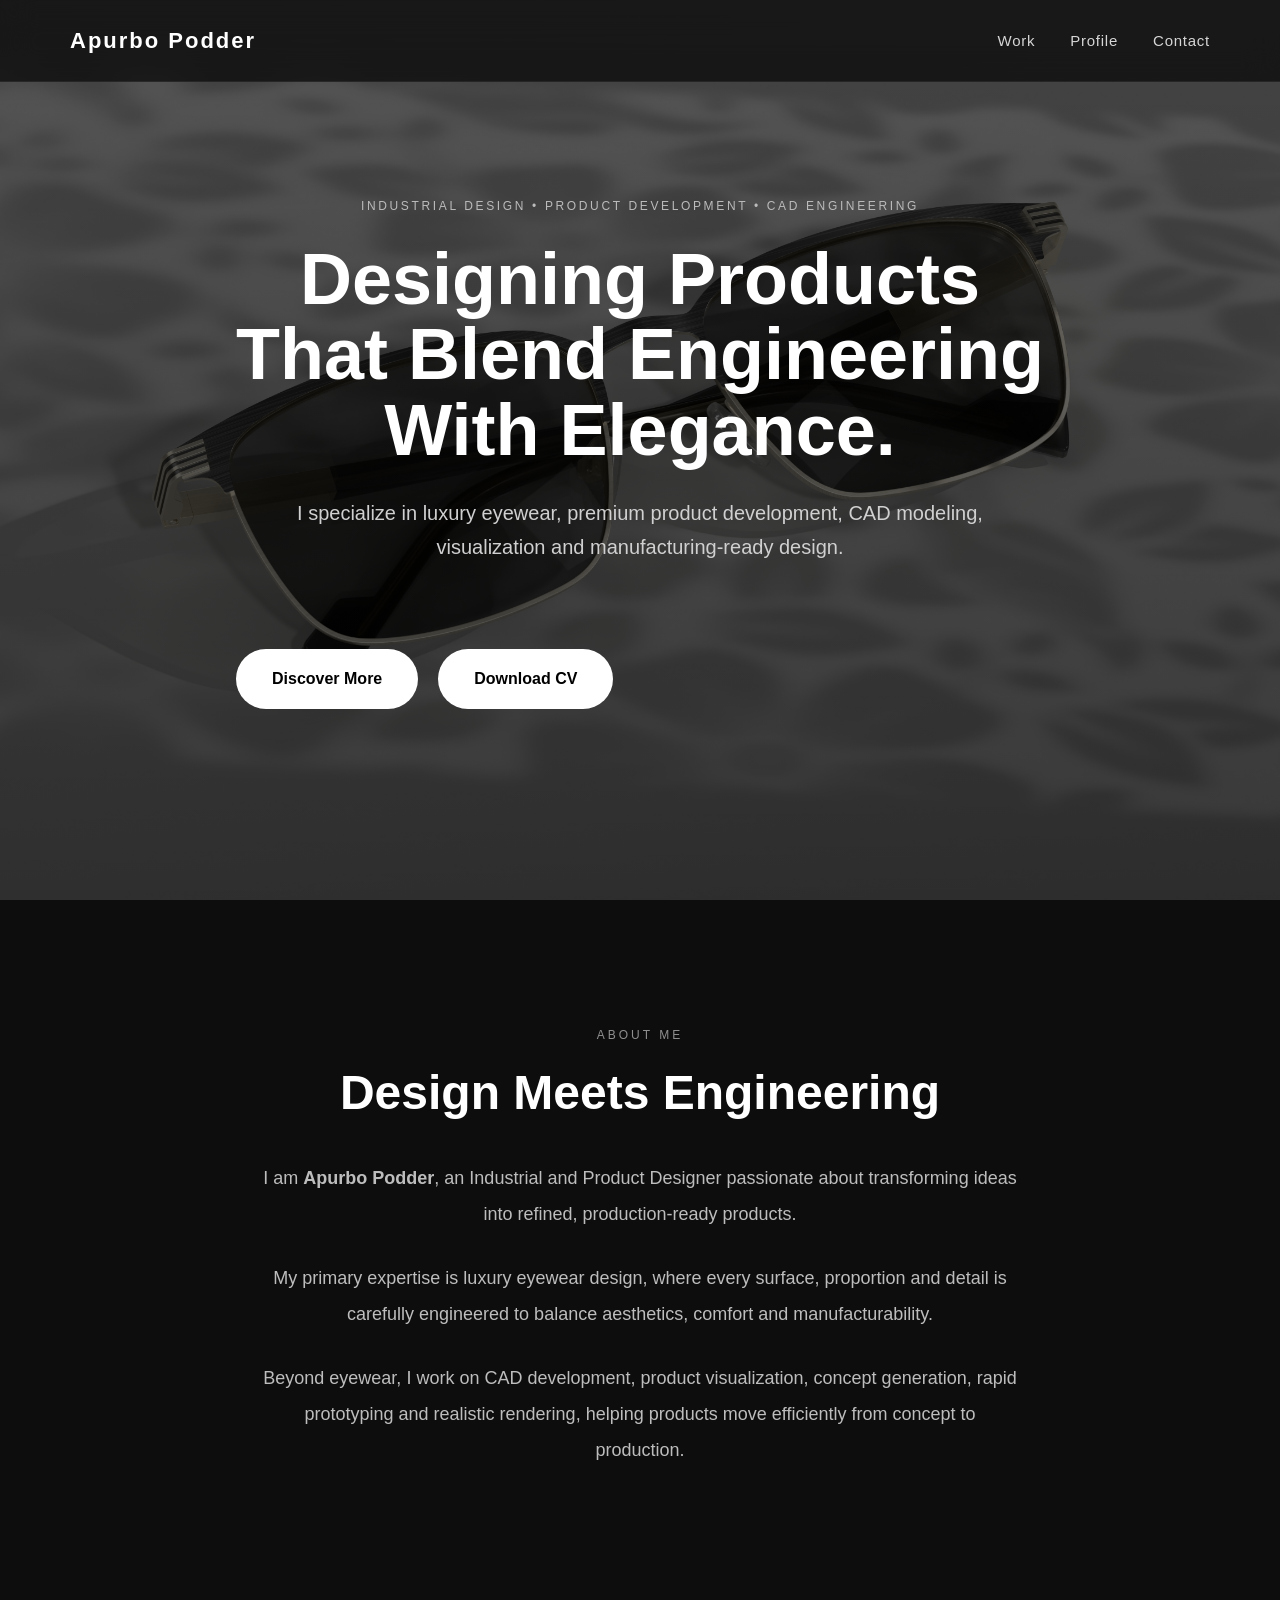
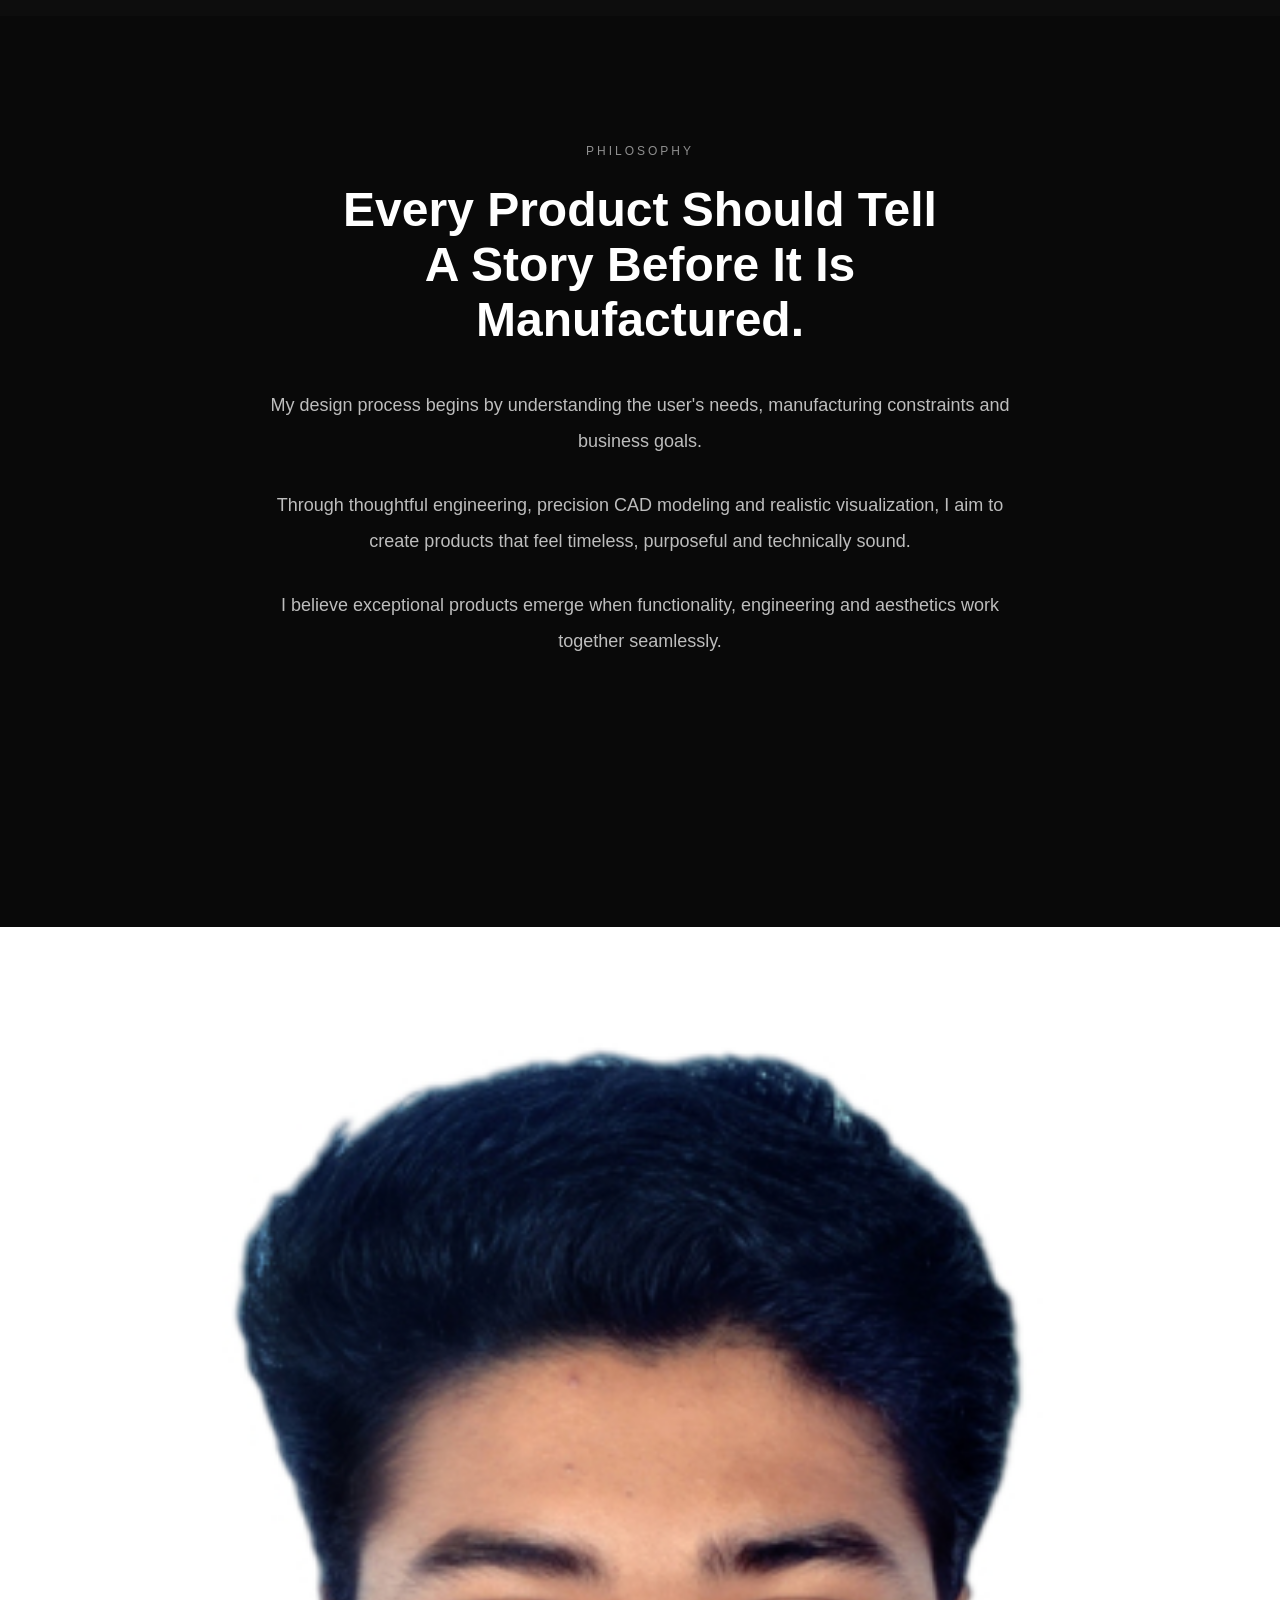
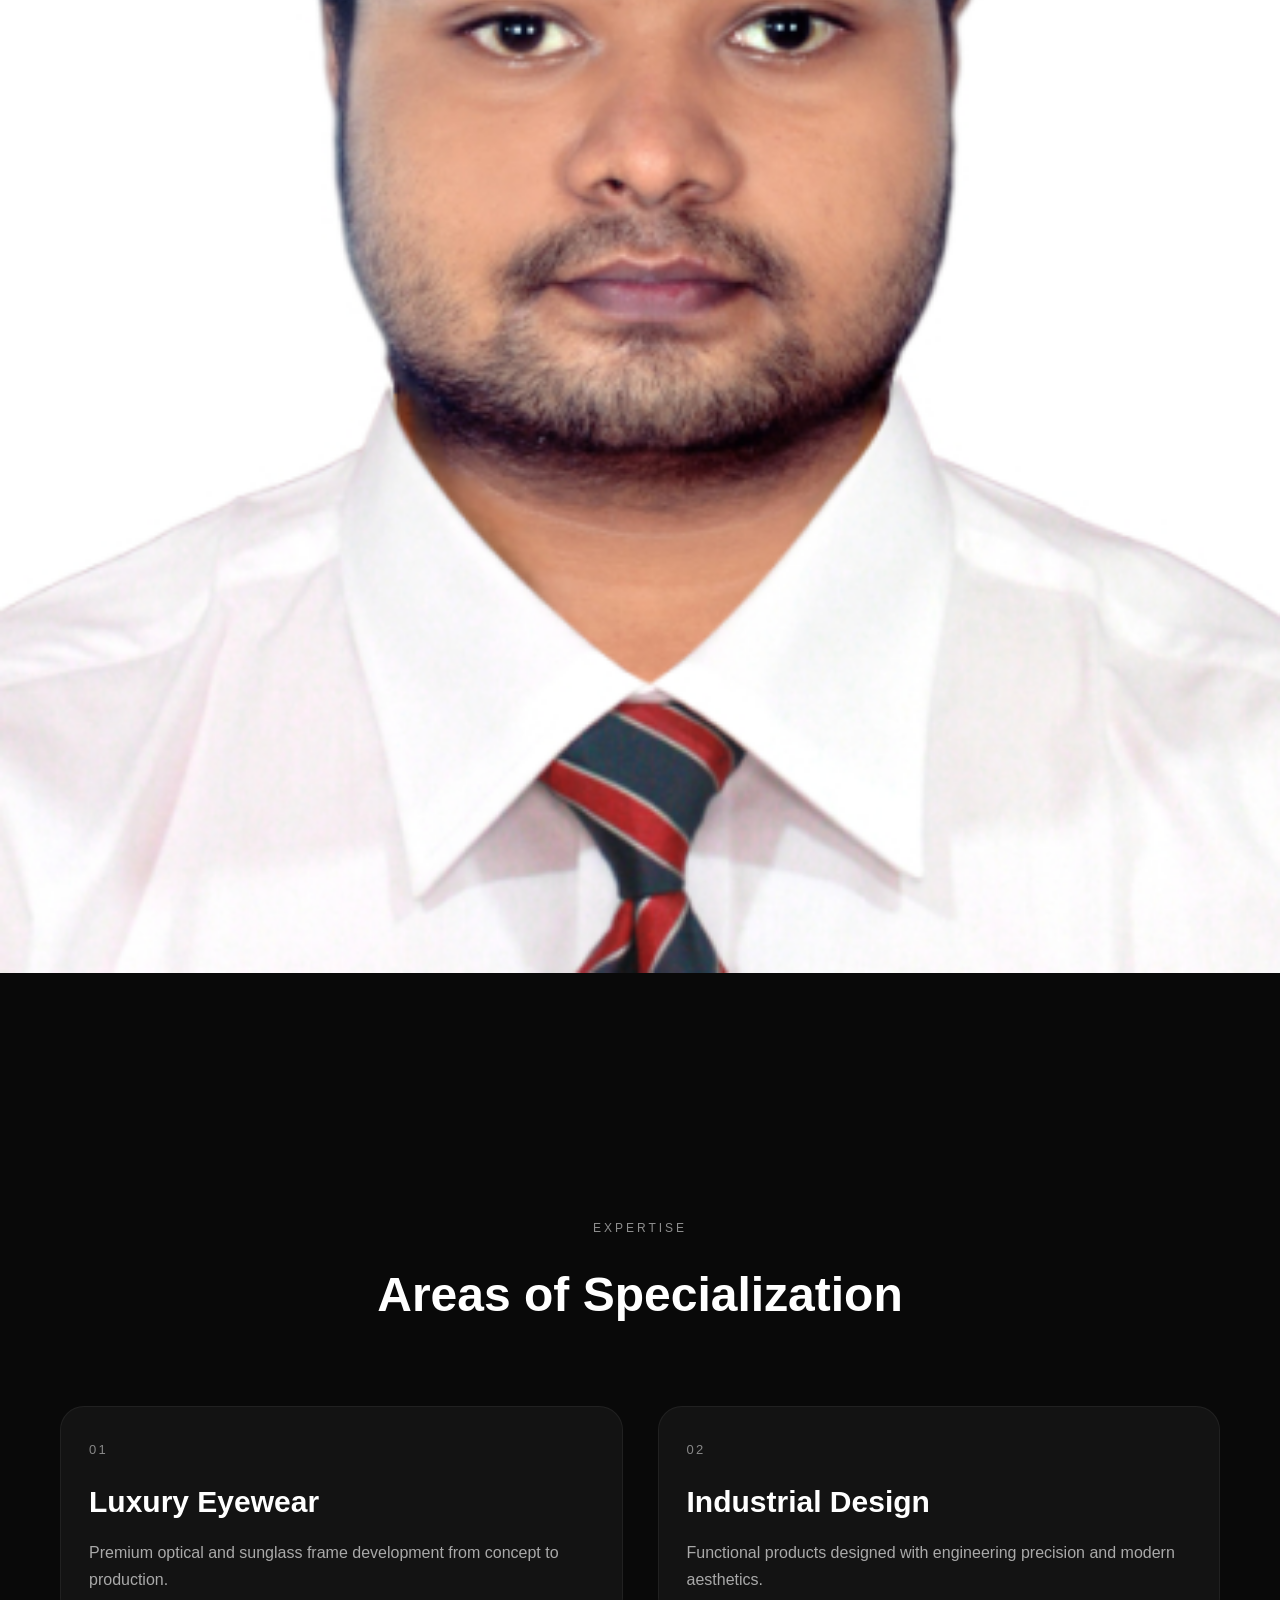
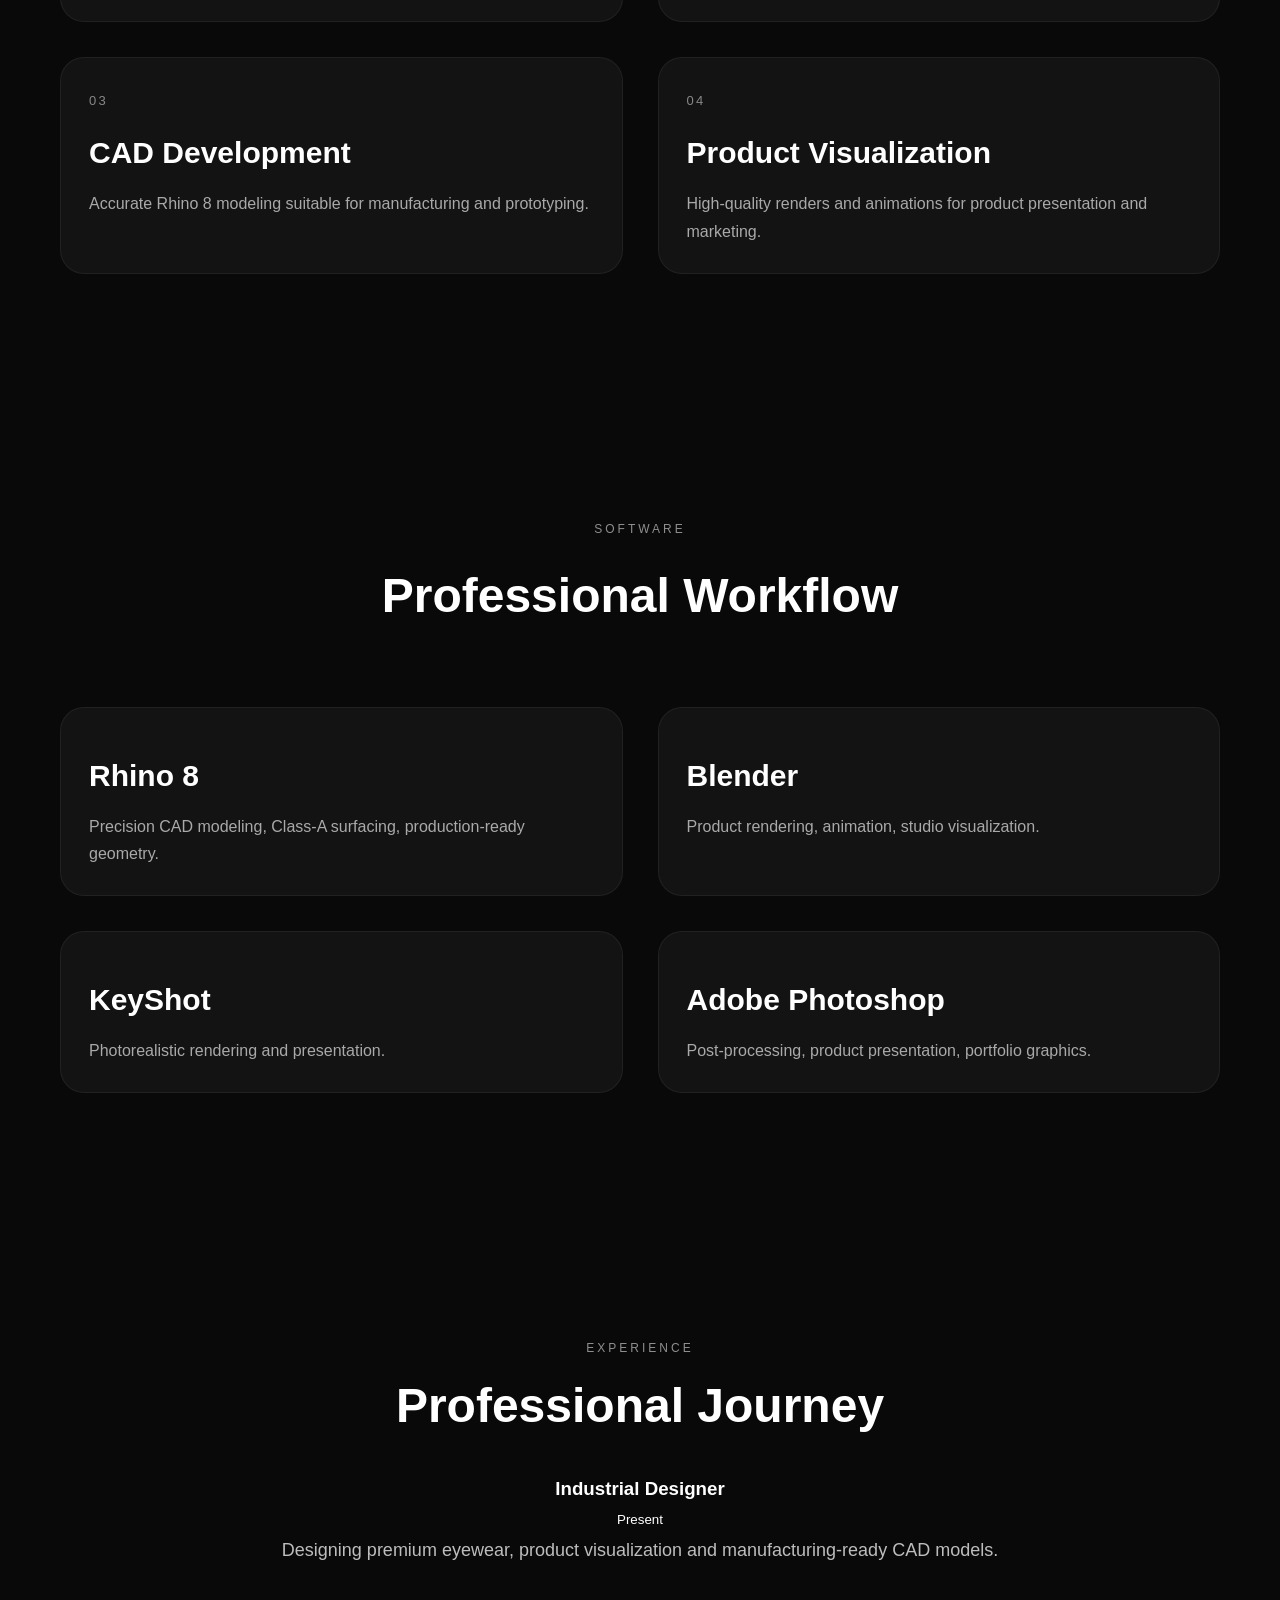
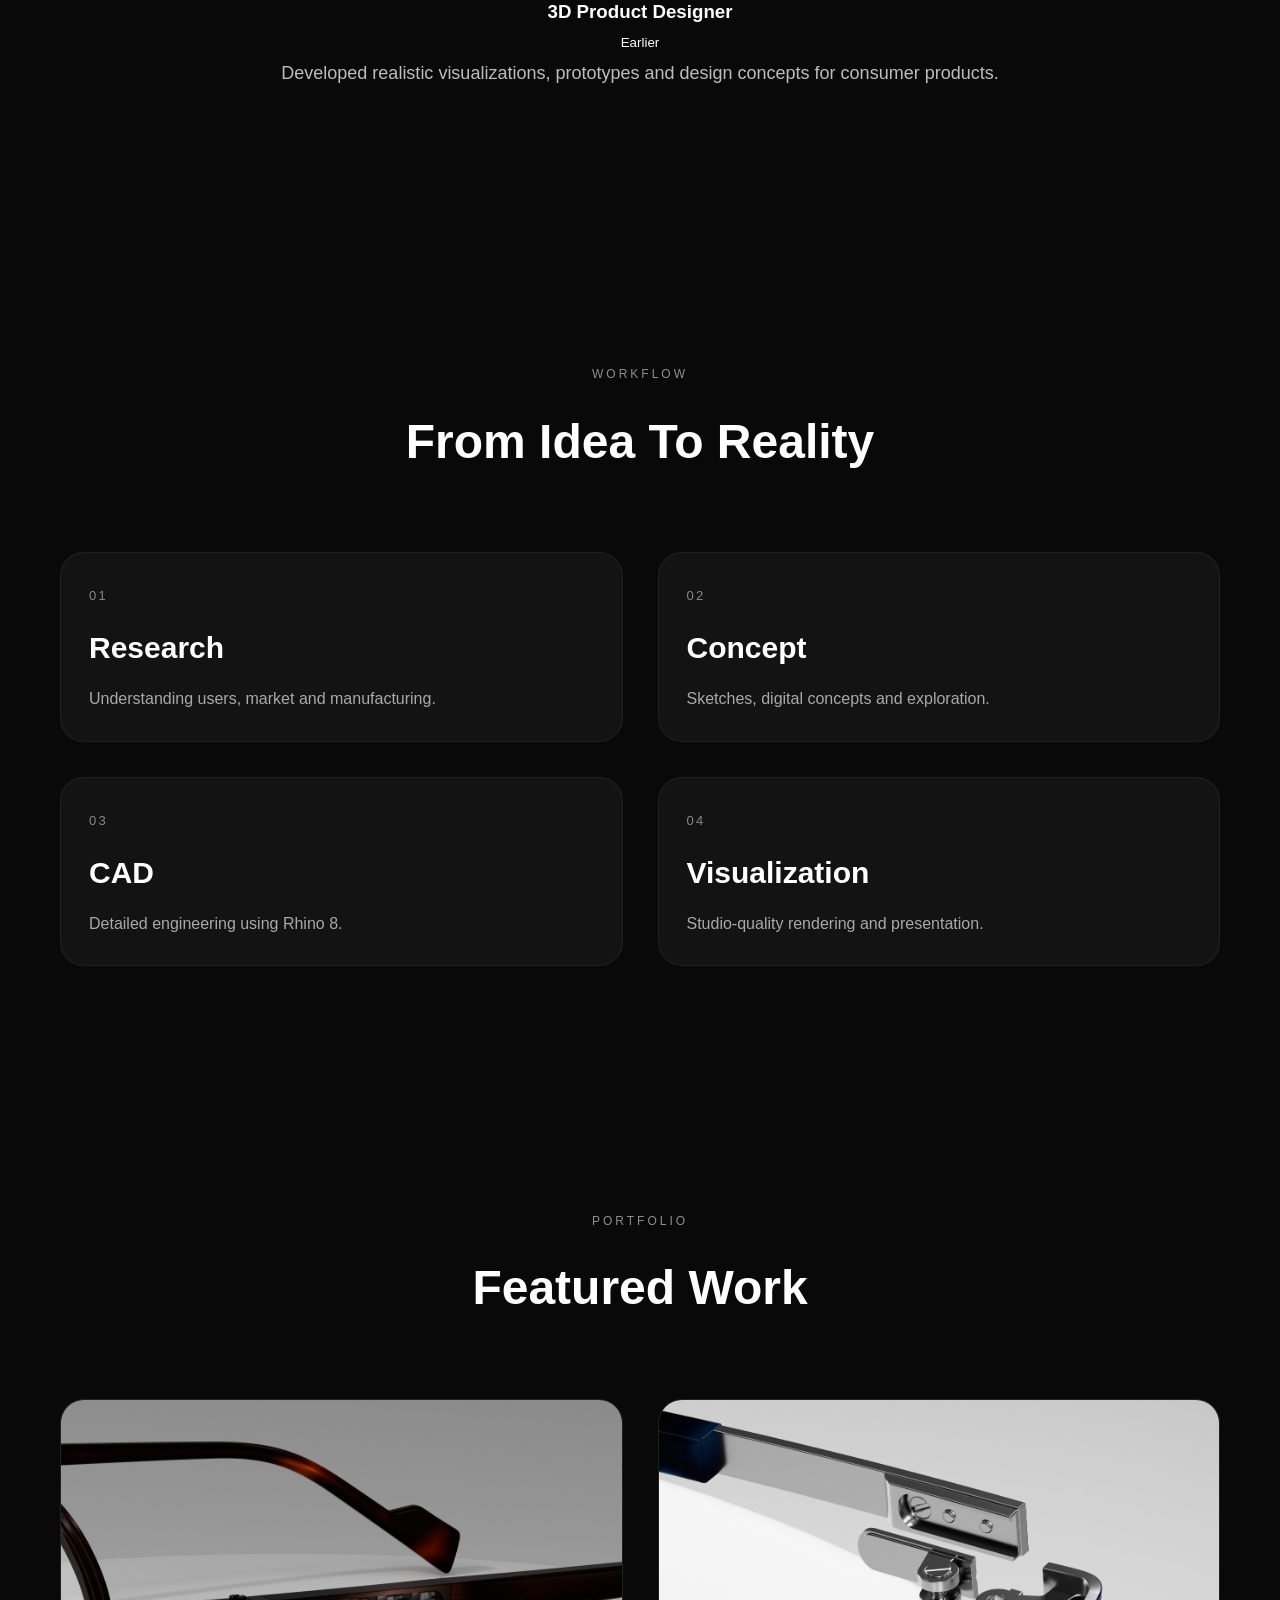
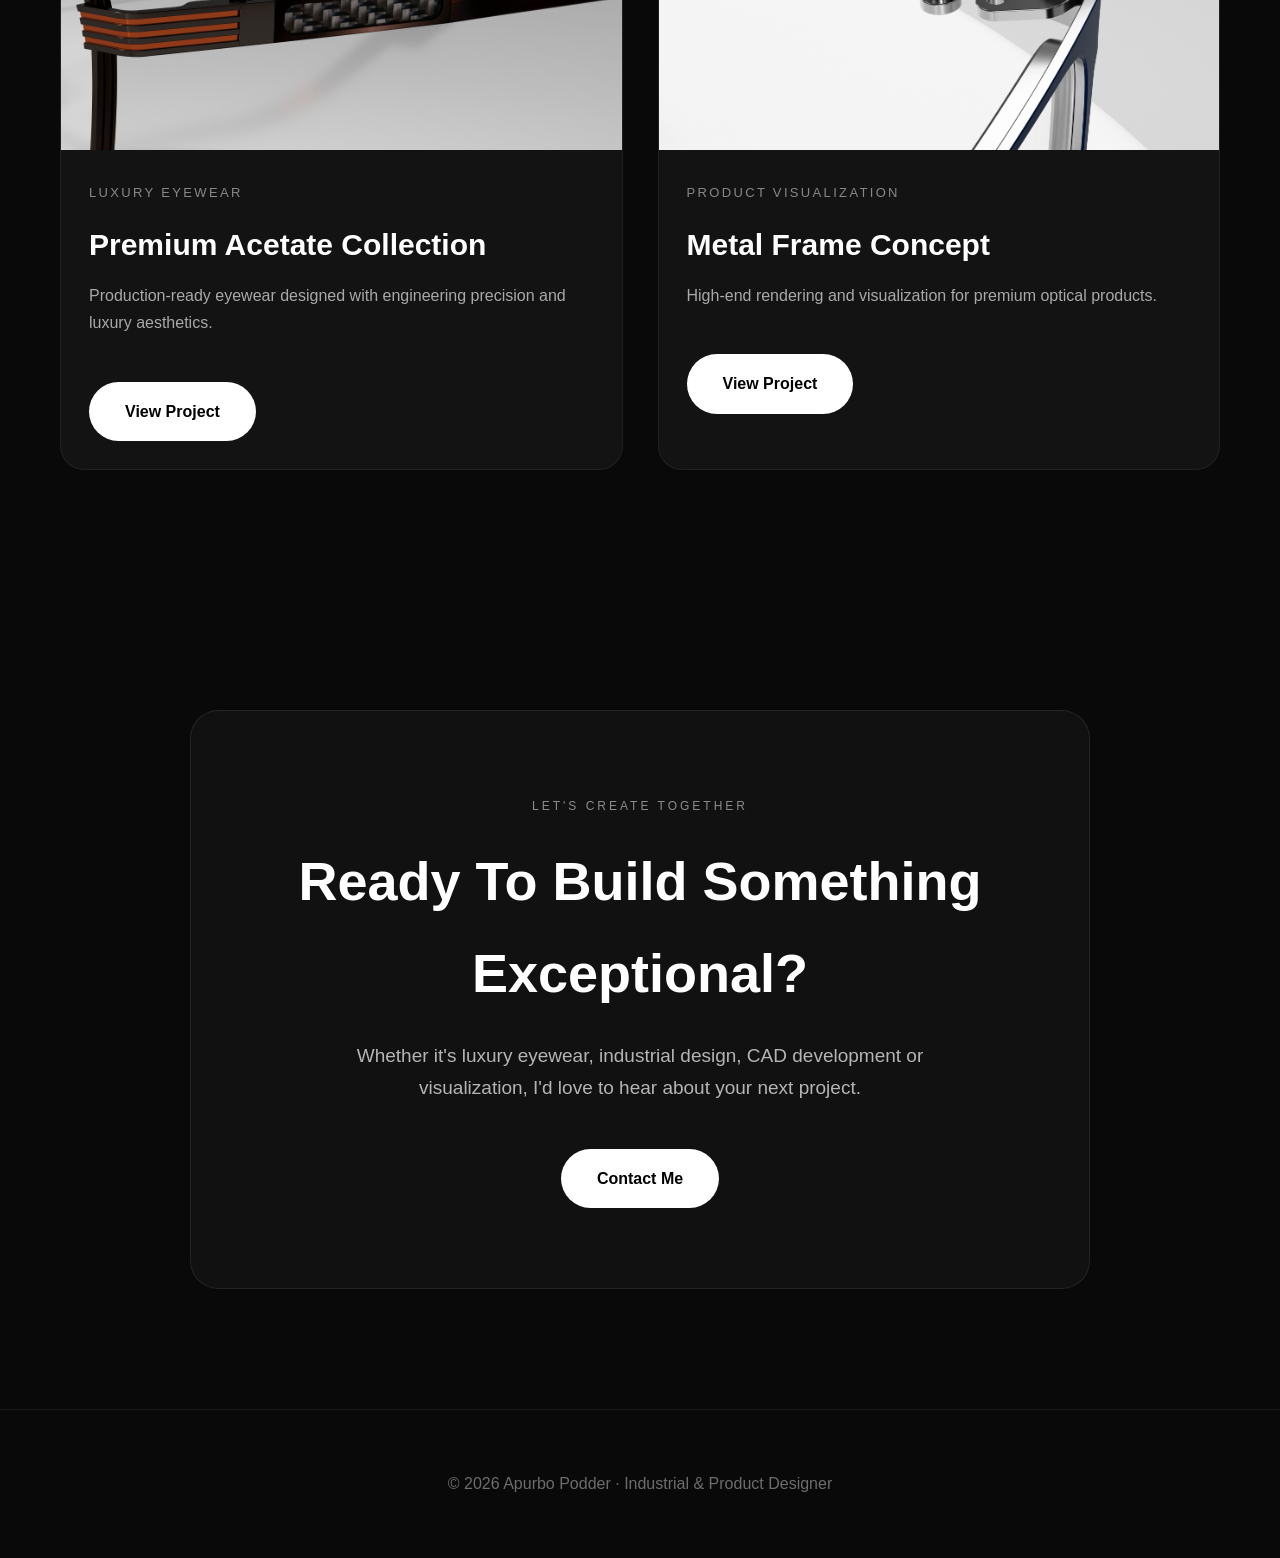
==== profile.html @ cc7c90a8 "added profile now new profile page is available." ====
<!DOCTYPE html>
<html lang="en">

<head>

    <meta charset="UTF-8">
    <meta name="viewport" content="width=device-width, initial-scale=1.0">

    <title>About | Apurbo Podder</title>

    <meta name="description"
        content="Apurbo Podder - Industrial Designer specializing in Eyewear Design, Product Visualization and CAD Modeling.">

    <link rel="stylesheet" href="css/style.css">

</head>

<body>

    <!-- ================= HEADER ================= -->

    <header>

        <div class="logo">
            <a href="index.html" style="text-decoration:none;color:inherit;">
                <h1>Apurbo Podder</h1>
            </a>
        </div>

        <nav>

            <a href="index.html#work">Work</a>

            <a href="profile.html">Profile</a>

            <a href="index.html#contact">Contact</a>

        </nav>

    </header>


    <!-- ================= HERO ================= -->

    <section class="hero profile-hero">

        <div class="overlay"></div>

        <div class="hero-content">

            <span class="hero-tag">

                INDUSTRIAL DESIGN • PRODUCT DEVELOPMENT • CAD ENGINEERING

            </span>

            <h2>

                Designing Products<br>

                That Blend Engineering<br>

                With Elegance.

            </h2>

            <p>

                I specialize in luxury eyewear, premium product development,
                CAD modeling, visualization and manufacturing-ready design.

            </p>

            <div style="margin-top:40px;display:flex;gap:20px;flex-wrap:wrap;">

                <a href="#about" class="btn">

                    Discover More

                </a>

                <a href="assets/files/Apurbo_Podder_CV.pdf" class="btn">

                    Download CV

                </a>

            </div>

        </div>

    </section>


    <!-- ================= ABOUT ================= -->

    <section id="about">

        <div class="about-container">

            <span>

                About Me

            </span>

            <h2>

                Design Meets Engineering

            </h2>

            <p>

                I am <strong>Apurbo Podder</strong>, an Industrial and Product
                Designer passionate about transforming ideas into refined,
                production-ready products.

            </p>

            <p>

                My primary expertise is luxury eyewear design, where every
                surface, proportion and detail is carefully engineered to
                balance aesthetics, comfort and manufacturability.

            </p>

            <p>

                Beyond eyewear, I work on CAD development,
                product visualization, concept generation,
                rapid prototyping and realistic rendering,
                helping products move efficiently from concept
                to production.

            </p>

        </div>

    </section>


    <!-- ================= DESIGN PHILOSOPHY ================= -->

    <section class="design-philosophy">

        <div class="about-container">

            <span>

                Philosophy

            </span>

            <h2>

                Every Product Should Tell<br>

                A Story Before It Is Manufactured.

            </h2>

            <p>

                My design process begins by understanding the user's needs,
                manufacturing constraints and business goals.

            </p>

            <p>

                Through thoughtful engineering, precision CAD modeling and
                realistic visualization, I aim to create products that feel
                timeless, purposeful and technically sound.

            </p>

            <p>

                I believe exceptional products emerge when functionality,
                engineering and aesthetics work together seamlessly.

            </p>

        </div>

    </section>

       <!-- ================= PROFILE IMAGE ================= -->

    <section class="profile-showcase">

        <div class="profile-image-container">

            <img src="assets/images/profile/profile.jpg"
                 alt="Apurbo Podder"
                 class="profile-image">

        </div>

    </section>



    <!-- ================= EXPERTISE ================= -->

    <section class="expertise">

        <div class="section-title">

            <span>Expertise</span>

            <h2>Areas of Specialization</h2>

        </div>

        <div class="grid">

            <article class="card">

                <div class="card-content">

                    <span>01</span>

                    <h3>Luxury Eyewear</h3>

                    <p>

                        Premium optical and sunglass frame
                        development from concept to production.

                    </p>

                </div>

            </article>

            <article class="card">

                <div class="card-content">

                    <span>02</span>

                    <h3>Industrial Design</h3>

                    <p>

                        Functional products designed with
                        engineering precision and modern aesthetics.

                    </p>

                </div>

            </article>

            <article class="card">

                <div class="card-content">

                    <span>03</span>

                    <h3>CAD Development</h3>

                    <p>

                        Accurate Rhino 8 modeling suitable
                        for manufacturing and prototyping.

                    </p>

                </div>

            </article>

            <article class="card">

                <div class="card-content">

                    <span>04</span>

                    <h3>Product Visualization</h3>

                    <p>

                        High-quality renders and animations
                        for product presentation and marketing.

                    </p>

                </div>

            </article>

        </div>

    </section>



    <!-- ================= SOFTWARE ================= -->

    <section class="software">

        <div class="section-title">

            <span>Software</span>

            <h2>Professional Workflow</h2>

        </div>

        <div class="grid">

            <article class="card">

                <div class="card-content">

                    <h3>Rhino 8</h3>

                    <p>

                        Precision CAD modeling,
                        Class-A surfacing,
                        production-ready geometry.

                    </p>

                </div>

            </article>

            <article class="card">

                <div class="card-content">

                    <h3>Blender</h3>

                    <p>

                        Product rendering,
                        animation,
                        studio visualization.

                    </p>

                </div>

            </article>

            <article class="card">

                <div class="card-content">

                    <h3>KeyShot</h3>

                    <p>

                        Photorealistic rendering
                        and presentation.

                    </p>

                </div>

            </article>

            <article class="card">

                <div class="card-content">

                    <h3>Adobe Photoshop</h3>

                    <p>

                        Post-processing,
                        product presentation,
                        portfolio graphics.

                    </p>

                </div>

            </article>

        </div>

    </section>



    <!-- ================= EXPERIENCE ================= -->

    <section class="experience">

        <div class="about-container">

            <span>

                Experience

            </span>

            <h2>

                Professional Journey

            </h2>

            <div class="timeline">

                <div class="timeline-item">

                    <h3>Industrial Designer</h3>

                    <small>Present</small>

                    <p>

                        Designing premium eyewear,
                        product visualization and
                        manufacturing-ready CAD models.

                    </p>

                </div>

                <div class="timeline-item">

                    <h3>3D Product Designer</h3>

                    <small>Earlier</small>

                    <p>

                        Developed realistic visualizations,
                        prototypes and design concepts
                        for consumer products.

                    </p>

                </div>

            </div>

        </div>

    </section>



    <!-- ================= DESIGN PROCESS ================= -->

    <section class="design-process">

        <div class="section-title">

            <span>Workflow</span>

            <h2>From Idea To Reality</h2>

        </div>

        <div class="grid">

            <article class="card">

                <div class="card-content">

                    <span>01</span>

                    <h3>Research</h3>

                    <p>

                        Understanding users,
                        market and manufacturing.

                    </p>

                </div>

            </article>

            <article class="card">

                <div class="card-content">

                    <span>02</span>

                    <h3>Concept</h3>

                    <p>

                        Sketches,
                        digital concepts
                        and exploration.

                    </p>

                </div>

            </article>

            <article class="card">

                <div class="card-content">

                    <span>03</span>

                    <h3>CAD</h3>

                    <p>

                        Detailed engineering
                        using Rhino 8.

                    </p>

                </div>

            </article>

            <article class="card">

                <div class="card-content">

                    <span>04</span>

                    <h3>Visualization</h3>

                    <p>

                        Studio-quality rendering
                        and presentation.

                    </p>

                </div>

            </article>

        </div>

    </section>



        <!-- ================= FEATURED PROJECTS ================= -->

    <section class="featured-projects">

        <div class="section-title">

            <span>Portfolio</span>

            <h2>Featured Work</h2>

        </div>

        <div class="grid">

            <article class="card">

                <img src="assets/images/4.jpg" alt="Luxury Eyewear">

                <div class="card-content">

                    <span>Luxury Eyewear</span>

                    <h3>Premium Acetate Collection</h3>

                    <p>

                        Production-ready eyewear designed with
                        engineering precision and luxury aesthetics.

                    </p>

                    <a href="index.html#work" class="btn">

                        View Project

                    </a>

                </div>

            </article>

            <article class="card">

                <img src="assets/images/BG2.jpg" alt="Metal Frame">

                <div class="card-content">

                    <span>Product Visualization</span>

                    <h3>Metal Frame Concept</h3>

                    <p>

                        High-end rendering and visualization
                        for premium optical products.

                    </p>

                    <a href="index.html#work" class="btn">

                        View Project

                    </a>

                </div>

            </article>

        </div>

    </section>



    <!-- ================= CONTACT ================= -->

    <section id="contact">

        <div class="contact-box">

            <span>

                Let's Create Together

            </span>

            <h2>

                Ready To Build Something Exceptional?

            </h2>

            <p>

                Whether it's luxury eyewear,
                industrial design,
                CAD development or visualization,
                I'd love to hear about your next project.

            </p>

            <a href="mailto:apurbo.podder26@gmail.com"
               class="btn">

                Contact Me

            </a>

        </div>

    </section>



    <!-- ================= FOOTER ================= -->

    <footer>

        © 2026 Apurbo Podder · Industrial & Product Designer

    </footer>



    <!-- ================= SCROLL ANIMATION ================= -->

    <script>

    const observer = new IntersectionObserver((entries)=>{

        entries.forEach(entry=>{

            if(entry.isIntersecting){

                entry.target.classList.add("show");

            }

        });

    },{

        threshold:0.15

    });

    document.querySelectorAll("section").forEach(section=>{

        observer.observe(section);

    });

    </script>

</body>

</html>
---- css/style.css ----
/*==================================================
  APURBO PODDER PORTFOLIO
  Premium Portfolio v2
==================================================*/

*{
    margin:0;
    padding:0;
    box-sizing:border-box;
}

html{
    scroll-behavior:smooth;
}

body{

    font-family:
        Inter,
        "SF Pro Display",
        Arial,
        sans-serif;

    background:#090909;
    color:#ffffff;

    overflow-x:hidden;
    line-height:1.7;
}

/* Scrollbar */

::-webkit-scrollbar{
    width:10px;
}

::-webkit-scrollbar-track{
    background:#111;
}

::-webkit-scrollbar-thumb{

    background:#444;
    border-radius:100px;

}

::-webkit-scrollbar-thumb:hover{

    background:#666;

}

/* Links */

a{

    color:inherit;
    text-decoration:none;

}

/* Images */

img{

    display:block;
    width:100%;

}

/*==================================================
HEADER
==================================================*/

header{

    position:fixed;

    top:0;
    left:0;

    width:100%;

    display:flex;

    justify-content:space-between;

    align-items:center;

    padding:22px 70px;

    background:rgba(10,10,10,.75);

    backdrop-filter:blur(16px);

    z-index:999;

    border-bottom:1px solid rgba(255,255,255,.06);

}

.logo h1{

    font-size:22px;

    letter-spacing:2px;

    font-weight:600;

}

nav{

    display:flex;
    gap:35px;

}

nav a{

    color:#d6d6d6;

    transition:.35s;

    font-size:15px;

    letter-spacing:.05em;

}

nav a:hover{

    color:white;

}

/*==================================================
HERO
==================================================*/

.hero{

    position:relative;

    height:100vh;

    background:url("../assets/images/background.jpg")
        center center/cover no-repeat;

    display:flex;

    justify-content:center;

    align-items:center;

    overflow:hidden;

}

.overlay{

    position:absolute;

    inset:0;

    background:

        linear-gradient(
            rgba(0,0,0,.55),
            rgba(0,0,0,.72)
        );

}

.hero-content{

    position:relative;

    z-index:10;

    max-width:900px;

    text-align:center;

    padding:40px;

}

.hero-tag{

    display:inline-block;

    color:#bbbbbb;

    letter-spacing:.22em;

    text-transform:uppercase;

    font-size:12px;

    margin-bottom:25px;

}

.hero h2{

    font-size:72px;

    line-height:1.05;

    margin-bottom:28px;

    font-weight:700;

}

.hero p{

    color:#d0d0d0;

    font-size:20px;

    max-width:760px;

    margin:auto;

}

/*==================================================
BUTTON
==================================================*/

.btn{

    display:inline-flex;

    justify-content:center;

    align-items:center;

    margin-top:45px;

    padding:16px 36px;

    border-radius:999px;

    background:white;

    color:black;

    font-weight:600;

    transition:.35s;

}

.btn:hover{

    transform:translateY(-3px);

    background:#ececec;

}

/*==================================================
SECTION
==================================================*/

section{

    padding:120px 0;

}

.section-title{

    text-align:center;

    margin-bottom:70px;

}

.section-title span{

    color:#8e8e8e;

    text-transform:uppercase;

    letter-spacing:.25em;

    font-size:12px;

}

.section-title h2{

    margin-top:14px;

    font-size:48px;

}

/*==================================================
GRID
==================================================*/

.grid{

    max-width:1450px;

    margin:auto;

    padding:0 60px;

    display:grid;

    grid-template-columns:

        repeat(2,1fr);

    gap:35px;

}

/*==================================================
CARD
==================================================*/

.card{

    background:#131313;

    border-radius:24px;

    overflow:hidden;

    cursor:pointer;

    transition:.45s;

    border:1px solid rgba(255,255,255,.06);

}

.card:hover{

    transform:translateY(-12px);

    box-shadow:

        0 20px 50px rgba(0,0,0,.45);

}

.card img{

    aspect-ratio:16/10;

    object-fit:cover;

    transition:.55s;

}

.card:hover img{

    transform:scale(1.05);

}

.card-content{

    padding:28px;

}

.card-content span{

    color:#888;

    font-size:13px;

    letter-spacing:.18em;

    text-transform:uppercase;

}

.card-content h3{

    margin-top:14px;

    font-size:30px;

}

.card-content p{

    color:#a9a9a9;

    margin-top:12px;

}
/*==================================================
ABOUT
==================================================*/

#about{

    background:#0d0d0d;

}

.about-container{

    width:min(760px,90%);
    margin:auto;
    text-align:center;

}

.about-container span{

    color:#8f8f8f;
    text-transform:uppercase;
    letter-spacing:.25em;
    font-size:12px;

}

.about-container h2{

    margin:18px 0 40px;
    font-size:48px;
    line-height:1.15;

}

.about-container p{

    color:#bdbdbd;
    font-size:18px;
    line-height:2;
    margin-bottom:28px;

}

/*==================================================
CONTACT
==================================================*/

#contact{

    background:#090909;

}

.contact-box{

    width:min(900px,92%);
    margin:auto;

    background:#111;

    border:1px solid rgba(255,255,255,.08);

    border-radius:28px;

    padding:80px;

    text-align:center;

}

.contact-box span{

    color:#8c8c8c;

    letter-spacing:.25em;

    text-transform:uppercase;

    font-size:12px;

}

.contact-box h2{

    margin:18px 0 20px;

    font-size:54px;

}

.contact-box p{

    color:#b5b5b5;

    font-size:19px;

    max-width:650px;

    margin:auto;

}

/*==================================================
FOOTER
==================================================*/

footer{

    padding:60px 20px;

    text-align:center;

    color:#6d6d6d;

    border-top:1px solid rgba(255,255,255,.05);

}

/*==================================================
  PREMIUM MODAL
==================================================*/

.modal{
    position:fixed;
    inset:0;
    display:flex;
    justify-content:center;
    align-items:center;
    visibility:hidden;
    opacity:0;
    transition:.35s;
    z-index:9999;
}

.modal.active{
    visibility:visible;
    opacity:1;
}

.modal-overlay{
    position:absolute;
    inset:0;
    background:rgba(0,0,0,.85);
    backdrop-filter:blur(16px);

    pointer-events:none;
}

.modal-content{

    position:relative;

    width:min(1400px,95vw);
    height:90vh;

    background:#101010;

    border-radius:24px;

    overflow-y:auto;

    border:1px solid rgba(255,255,255,.08);

    transform:translateY(30px) scale(.98);

    transition:.35s;

}

.modal.active .modal-content{

    transform:none;

}

/* Close Button */

.close{

    position:sticky;

    top:20px;

    margin-left:auto;

    display:flex;
    justify-content:center;
    align-items:center;

    width:54px;
    height:54px;

    border:none;

    border-radius:50%;

    background:rgba(15,15,15,.92);

    color:white;

    font-size:32px;

    cursor:pointer;

    z-index:999;

    transition:.3s;

}

.close:hover{

    transform:rotate(90deg);

    background:#d6b16d;

    color:#111;

}

/* Navigation */

.nav-btn{

    position:fixed;

    top:50%;

    transform:translateY(-50%);

    width:58px;
    height:58px;

    border:none;

    border-radius:50%;

    background:rgba(255,255,255,.08);

    backdrop-filter:blur(12px);

    color:white;

    font-size:28px;

    cursor:pointer;

    transition:.3s;

    z-index:999;

}

.nav-btn:hover{

    background:white;

    color:black;

}

.left{

    left:35px;

}

.right{

    right:35px;

}

/* Project */

.modal-project{

    max-width:1200px;

    margin:auto;

    padding:40px 60px 80px;

}

.modal-project h1{

    font-size:56px;

    margin-bottom:18px;

}

.modal-project h2{

    margin-top:50px;

    margin-bottom:18px;

}

.modal-project p{

    color:#bfbfbf;

    line-height:1.9;

    font-size:18px;

}

/* Hero Image */

.modal-project > img{

    width:100%;

    border-radius:22px;

    margin:35px 0;

}



/* Scrollbar */

.modal-content::-webkit-scrollbar{

    width:8px;

}

.modal-content::-webkit-scrollbar-thumb{

    background:#555;

    border-radius:999px;

}

/*==================================================
RESPONSIVE
==================================================*/

@media (max-width:1100px){

.hero h2{

    font-size:54px;

}

.grid{

    grid-template-columns:1fr;

}

.contact-box{

    padding:60px 35px;

}

.modal-project{

    padding:80px 35px;

}

}

@media (max-width:768px){

header{

    padding:18px 25px;

}

nav{

    gap:18px;

}

.hero h2{

    font-size:42px;

}

.hero p{

    font-size:18px;

}

.section-title h2{

    font-size:36px;

}

.about-container h2{

    font-size:36px;

}

.contact-box h2{

    font-size:40px;

}

.grid{

    padding:0 20px;

}

.modal-content{

    width:100%;

    height:100%;

    border-radius:0;

}

.left{

    left:12px;

}

.right{

    right:12px;

}

.close{

    top:15px;

    right:15px;

}

.modal-project{

    padding:70px 22px;

}

.modal-project h1{

    font-size:40px;

}

}

/* ===========================
   Gallery Image Hover Zoom
=========================== */

.modal-gallery{
    display:grid;
    grid-template-columns:repeat(auto-fit,minmax(220px,1fr));
    gap:20px;
    margin-top:25px;
}

.gallery-item{
    overflow:hidden;
    border-radius:18px;
    background:#111;
    transition:transform .35s ease, box-shadow .35s ease;
}

.gallery-item img{
    width:100%;
    display:block;
    cursor:pointer;

    transition:
        transform .45s ease,
        filter .45s ease;
}

.gallery-item:hover{
    transform:translateY(-4px);
    box-shadow:0 18px 45px rgba(0,0,0,.35);
}

.gallery-item:hover img{
    transform:scale(1.08);
    filter:brightness(1.05);
}
/*=====================================
FULLSCREEN IMAGE VIEWER
=====================================*/

.image-viewer{

position:fixed;

inset:0;

background:rgba(0,0,0,.95);

display:flex;

justify-content:center;

align-items:center;

z-index:99999;

opacity:0;

visibility:hidden;

transition:.35s;

overflow:hidden;

}

.image-viewer.active{

opacity:1;

visibility:visible;

}

#viewerImage{

max-width:90%;

max-height:90%;

cursor:grab;

transform-origin:center;

transition:transform .08s linear;

user-select:none;

}

.viewer-close{

position:absolute;

top:25px;

right:35px;

font-size:42px;

color:white;

cursor:pointer;

}

.viewer-prev,

.viewer-next{

position:absolute;

top:50%;

transform:translateY(-50%);

background:rgba(255,255,255,.08);

border:none;

color:white;

font-size:42px;

width:60px;

height:60px;

cursor:pointer;

backdrop-filter:blur(10px);

border-radius:50%;

}

.viewer-prev{

left:30px;

}

.viewer-next{

right:30px;

}/* Viewer Navigation */

.viewer-nav{

    position:fixed;

    top:50%;

    transform:translateY(-50%);

    width:60px;
    height:60px;

    border:none;

    border-radius:50%;

    background:rgba(20,20,20,.85);

    color:#fff;

    font-size:34px;

    cursor:pointer;

    z-index:100001;

    transition:.3s;

}

.viewer-nav:hover{

    background:#fff;

    color:#000;

}

.viewer-nav.left{

    left:25px;

}

.viewer-nav.right{

    right:25px;

}
.viewer-wrapper{
    width:100%;
    height:700px;
    margin:50px 0;
    border-radius:22px;
    overflow:hidden;
    background:linear-gradient(180deg,#111,#050505);
    box-shadow:0 25px 80px rgba(0,0,0,.45);
}

.project-viewer{
    width:100%;
    height:100%;
    background:transparent;
}
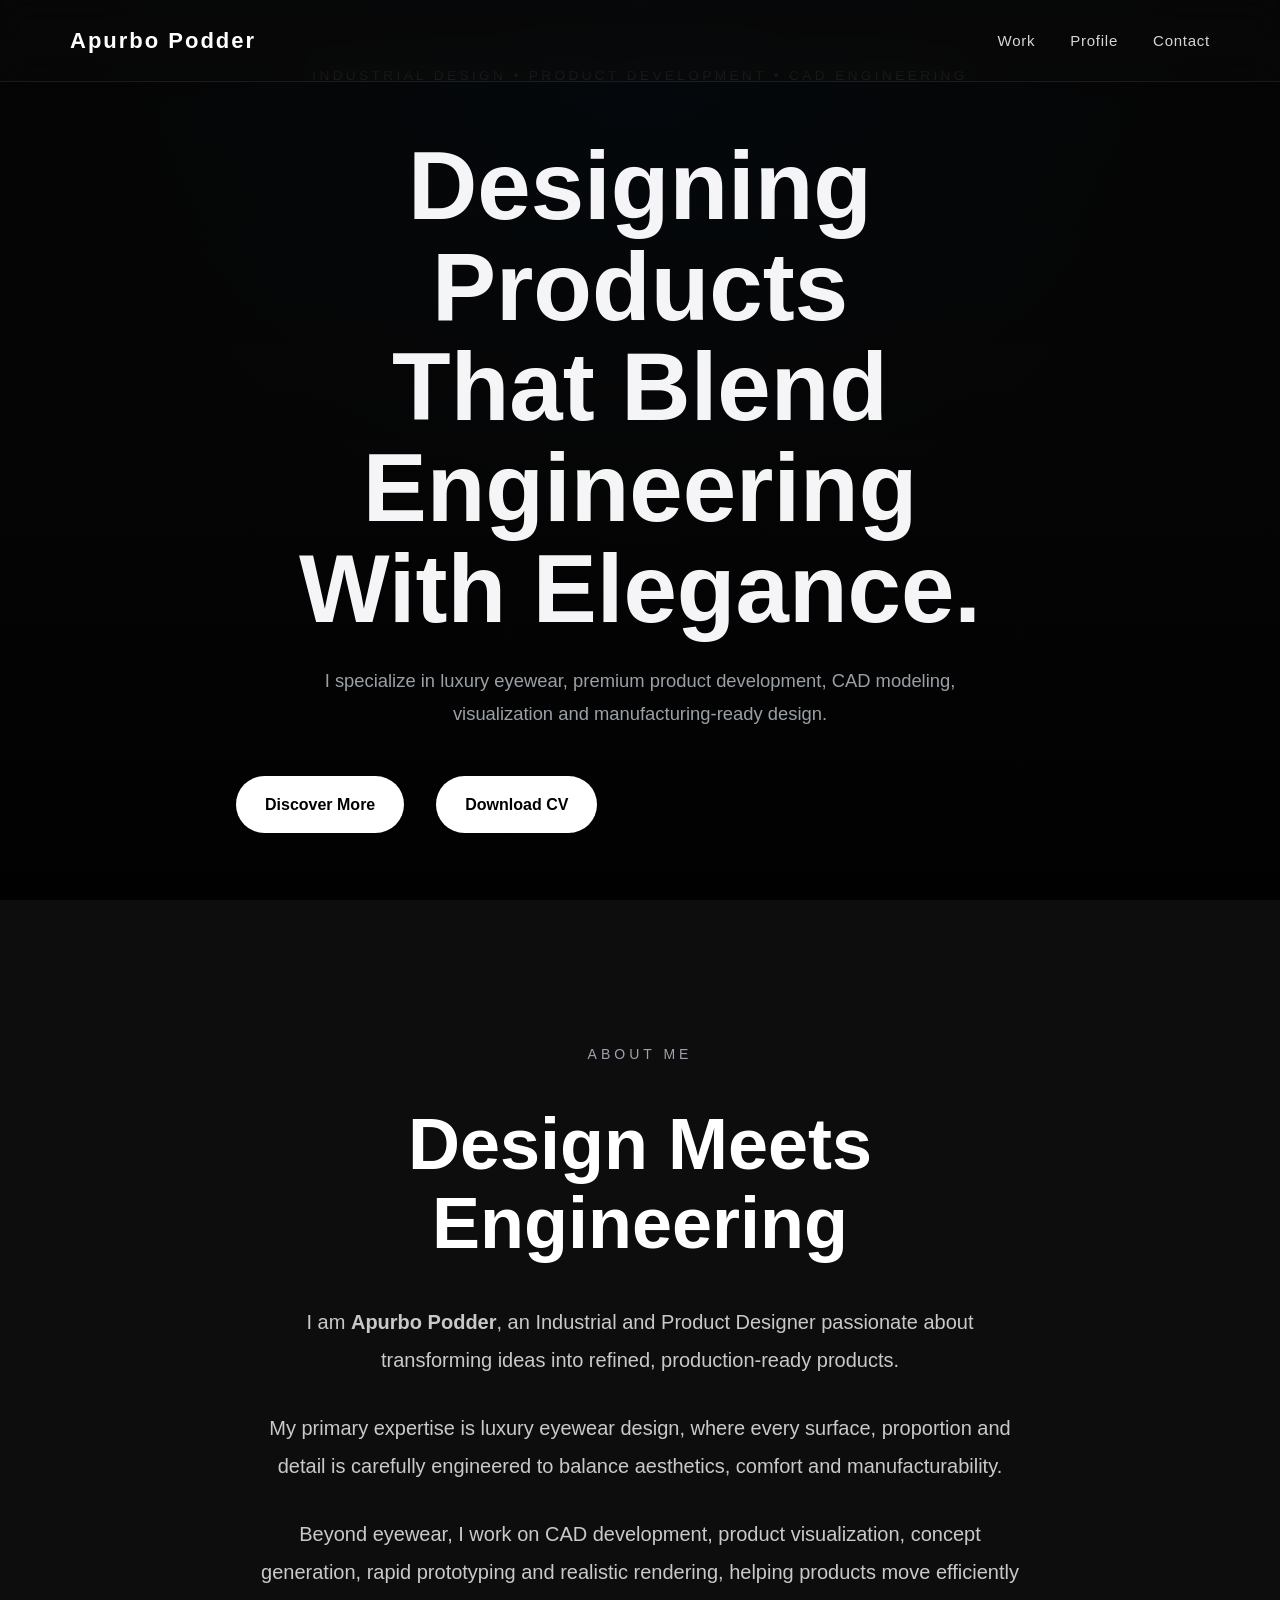
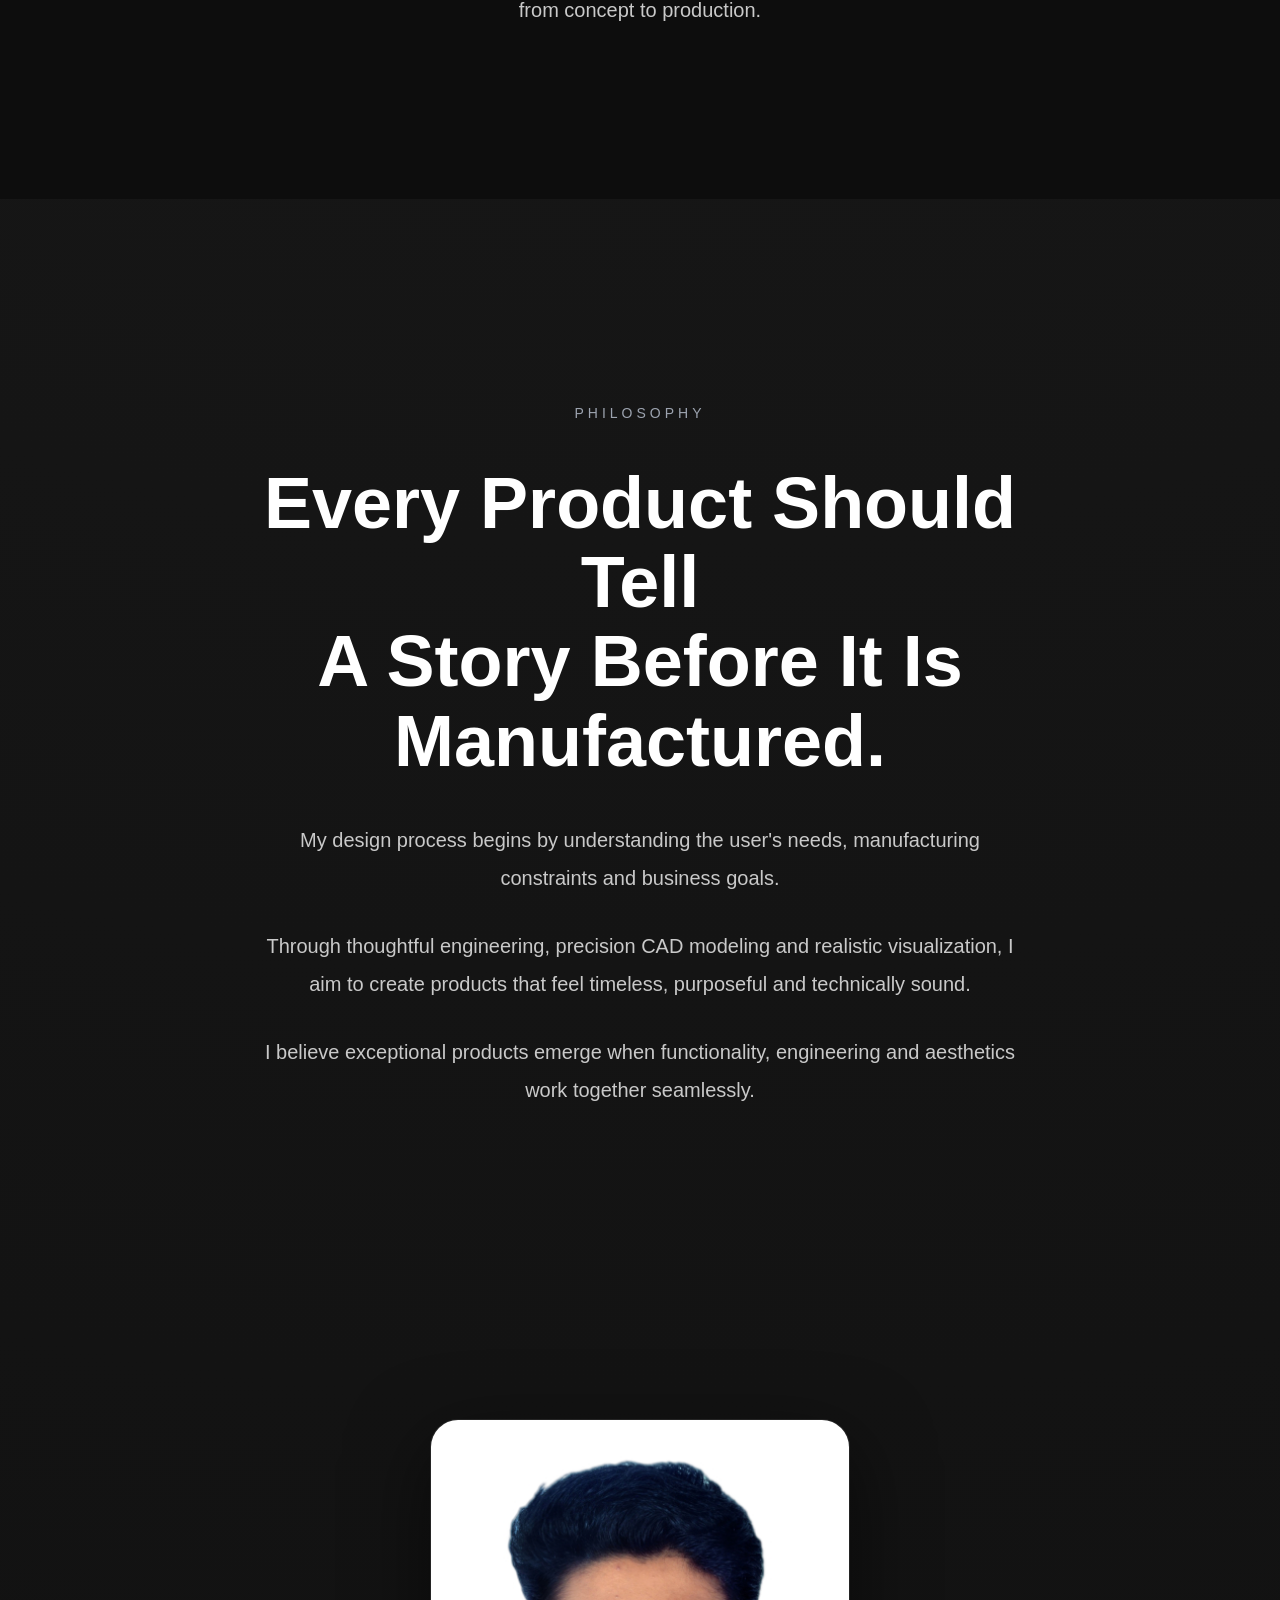
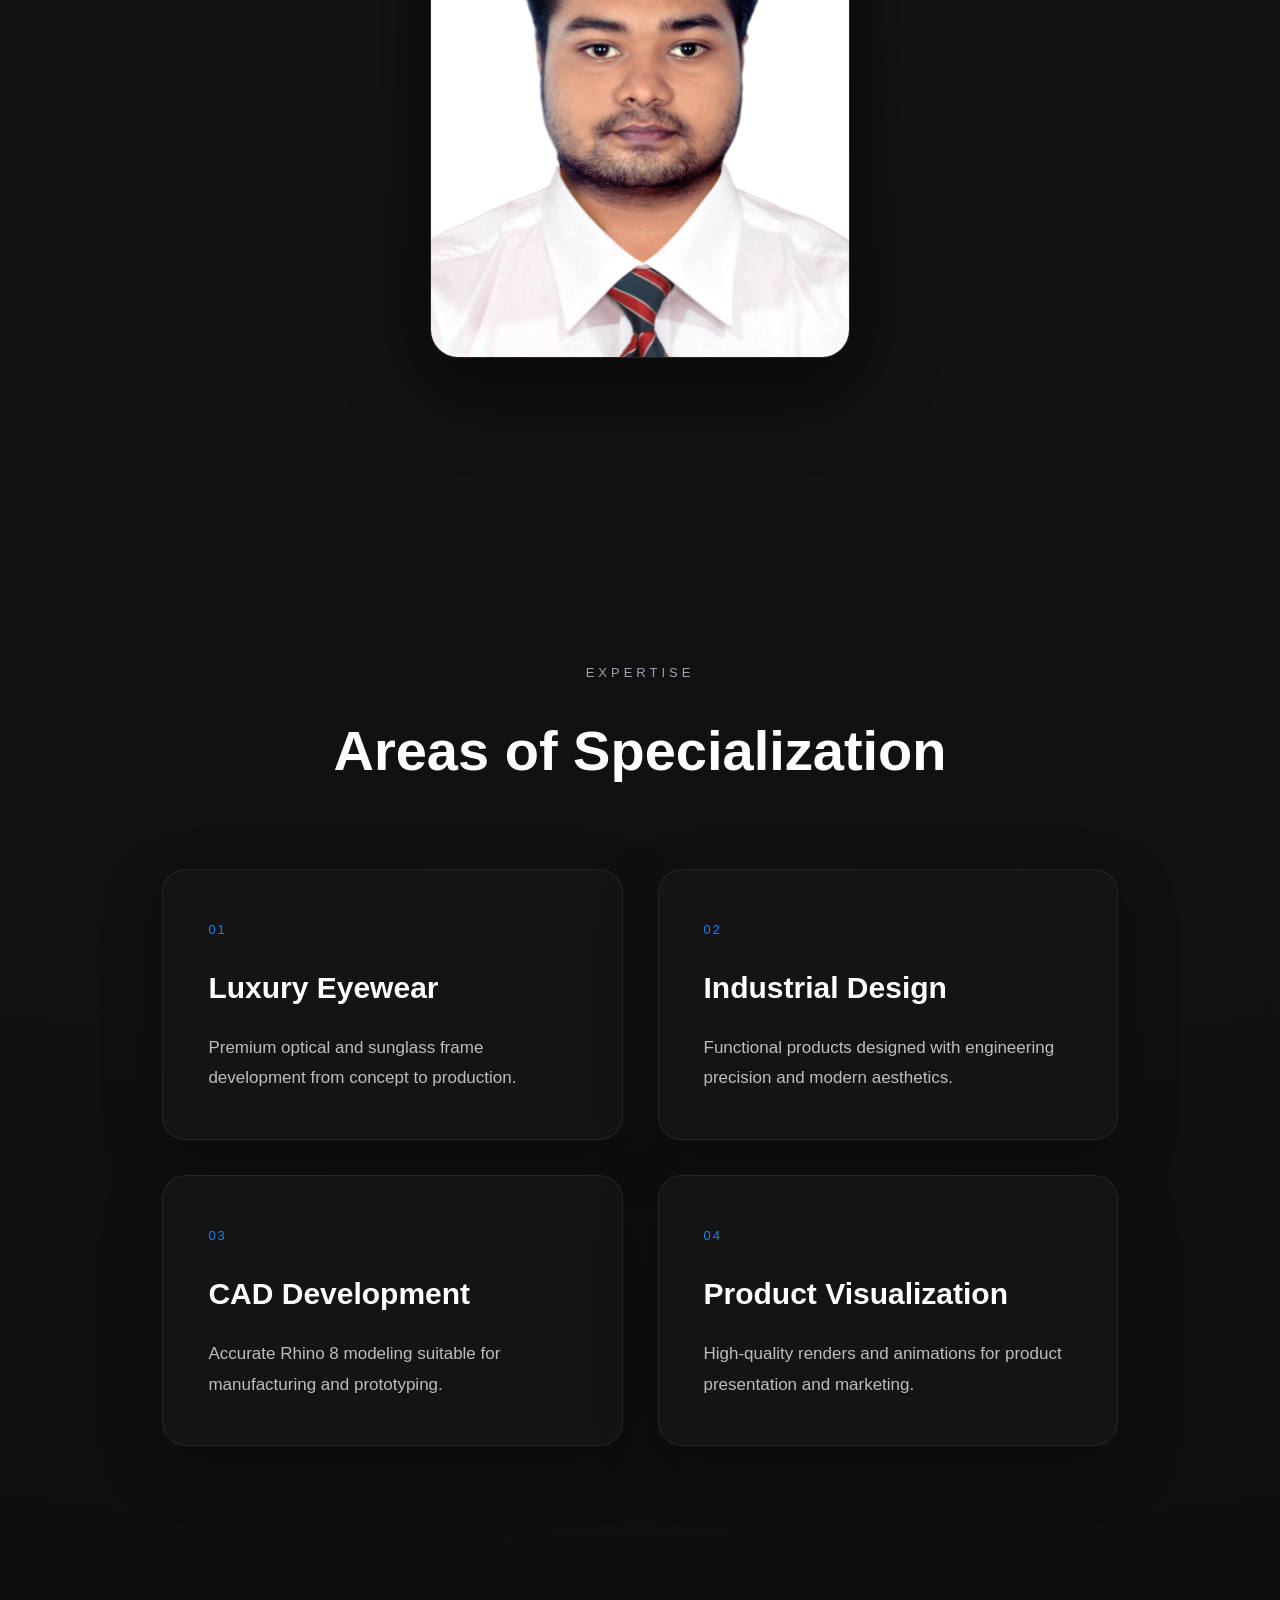
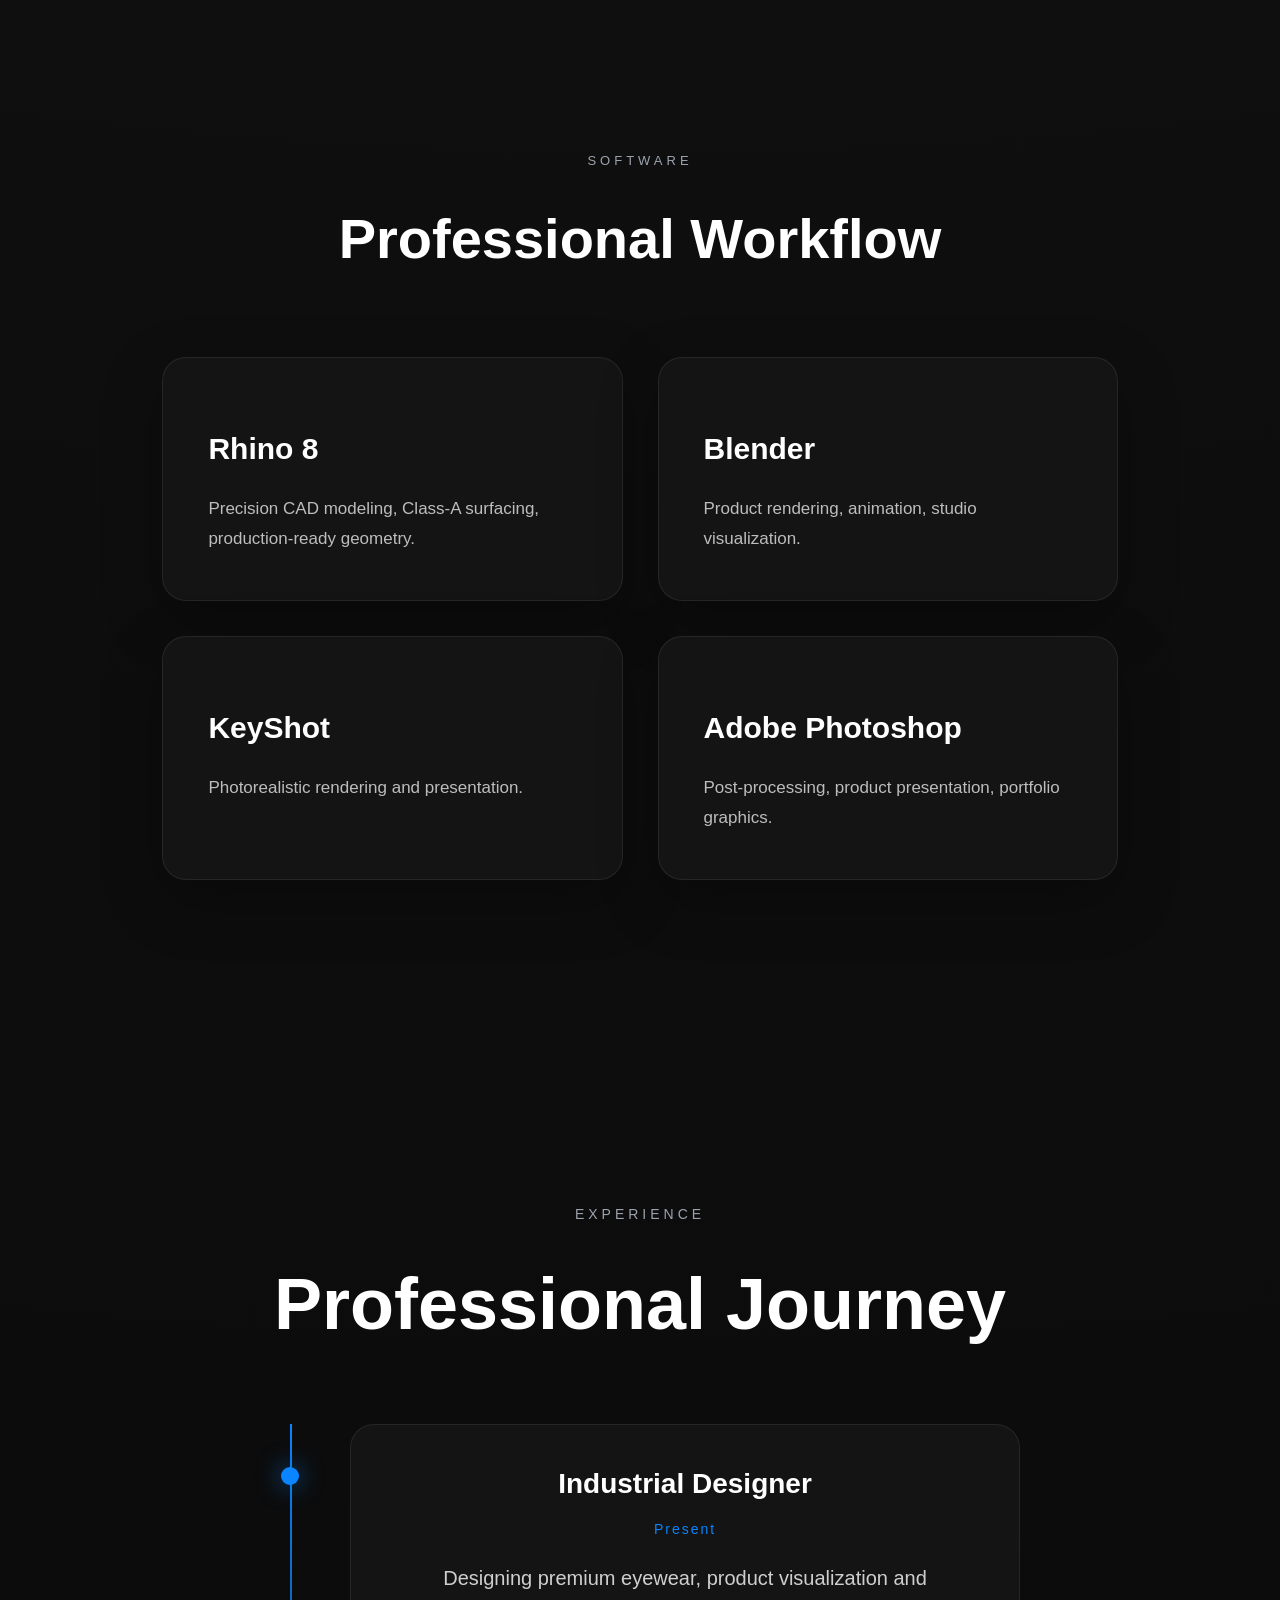
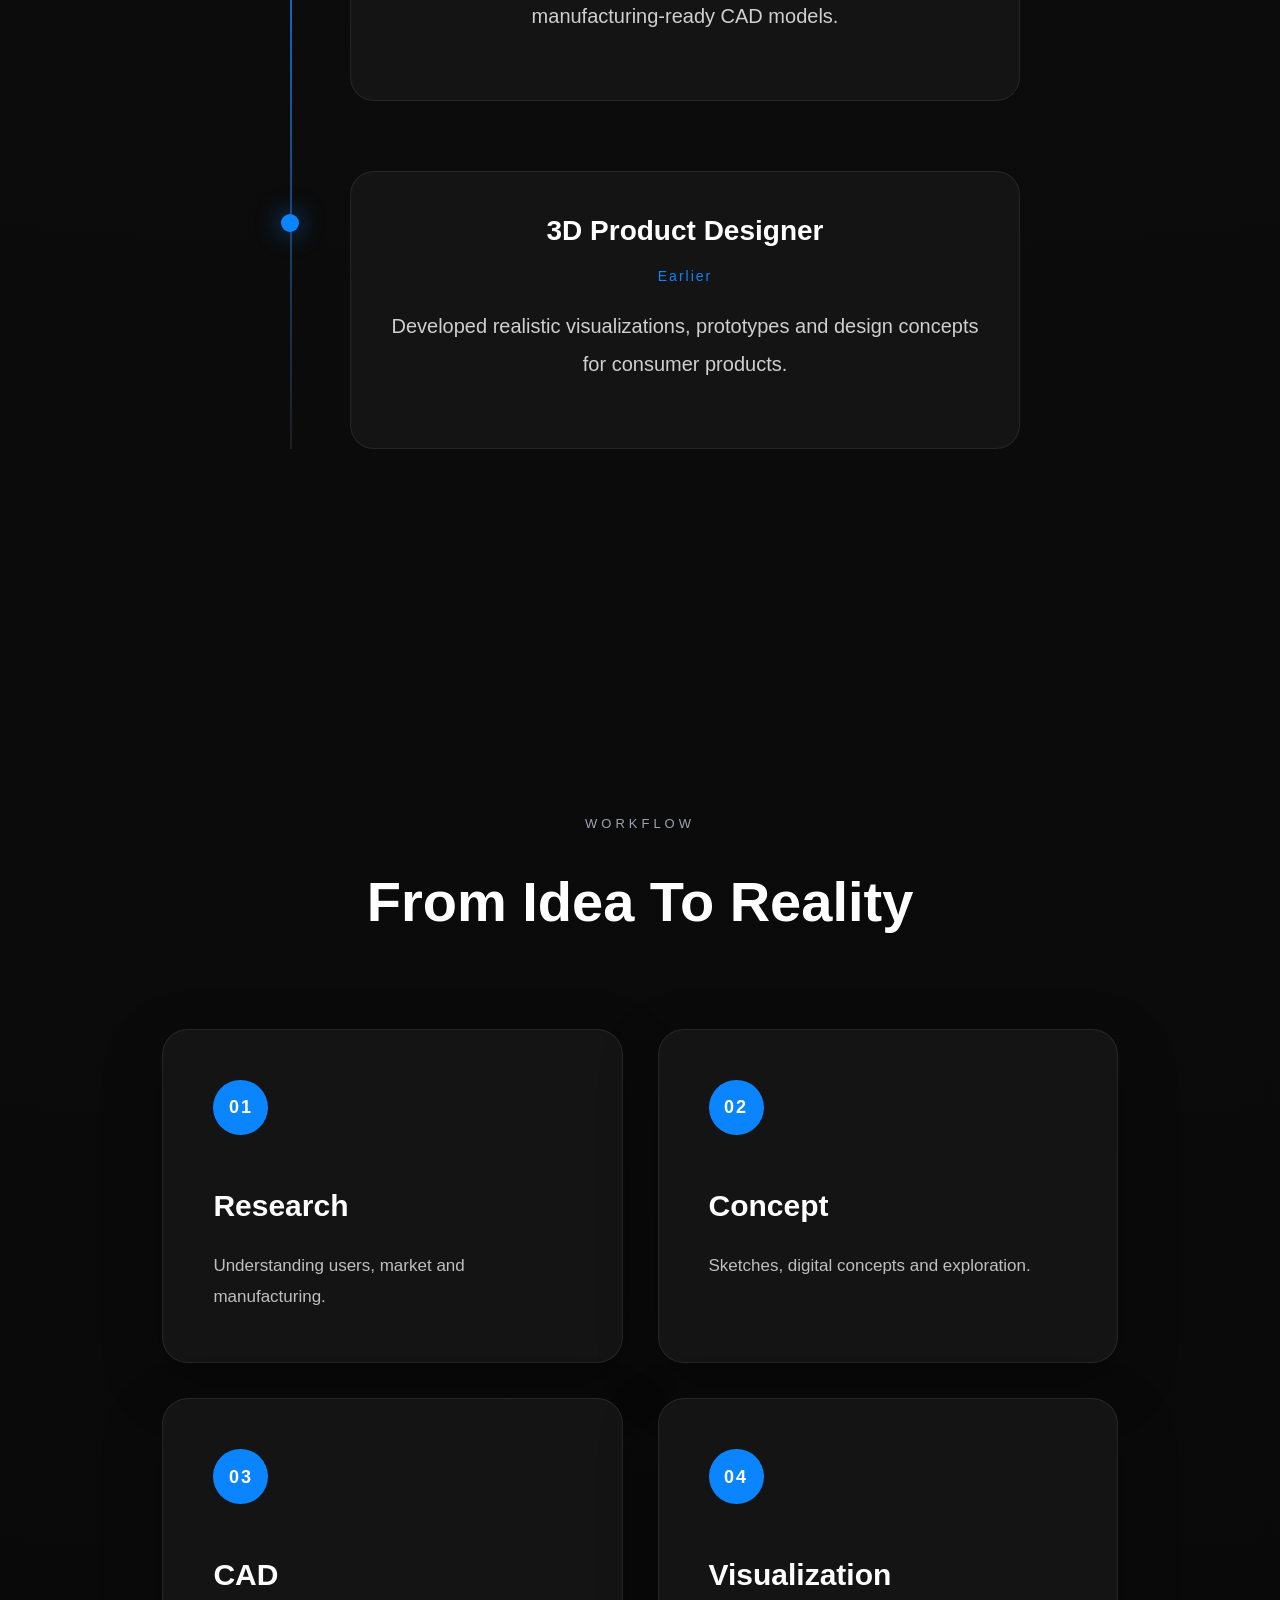
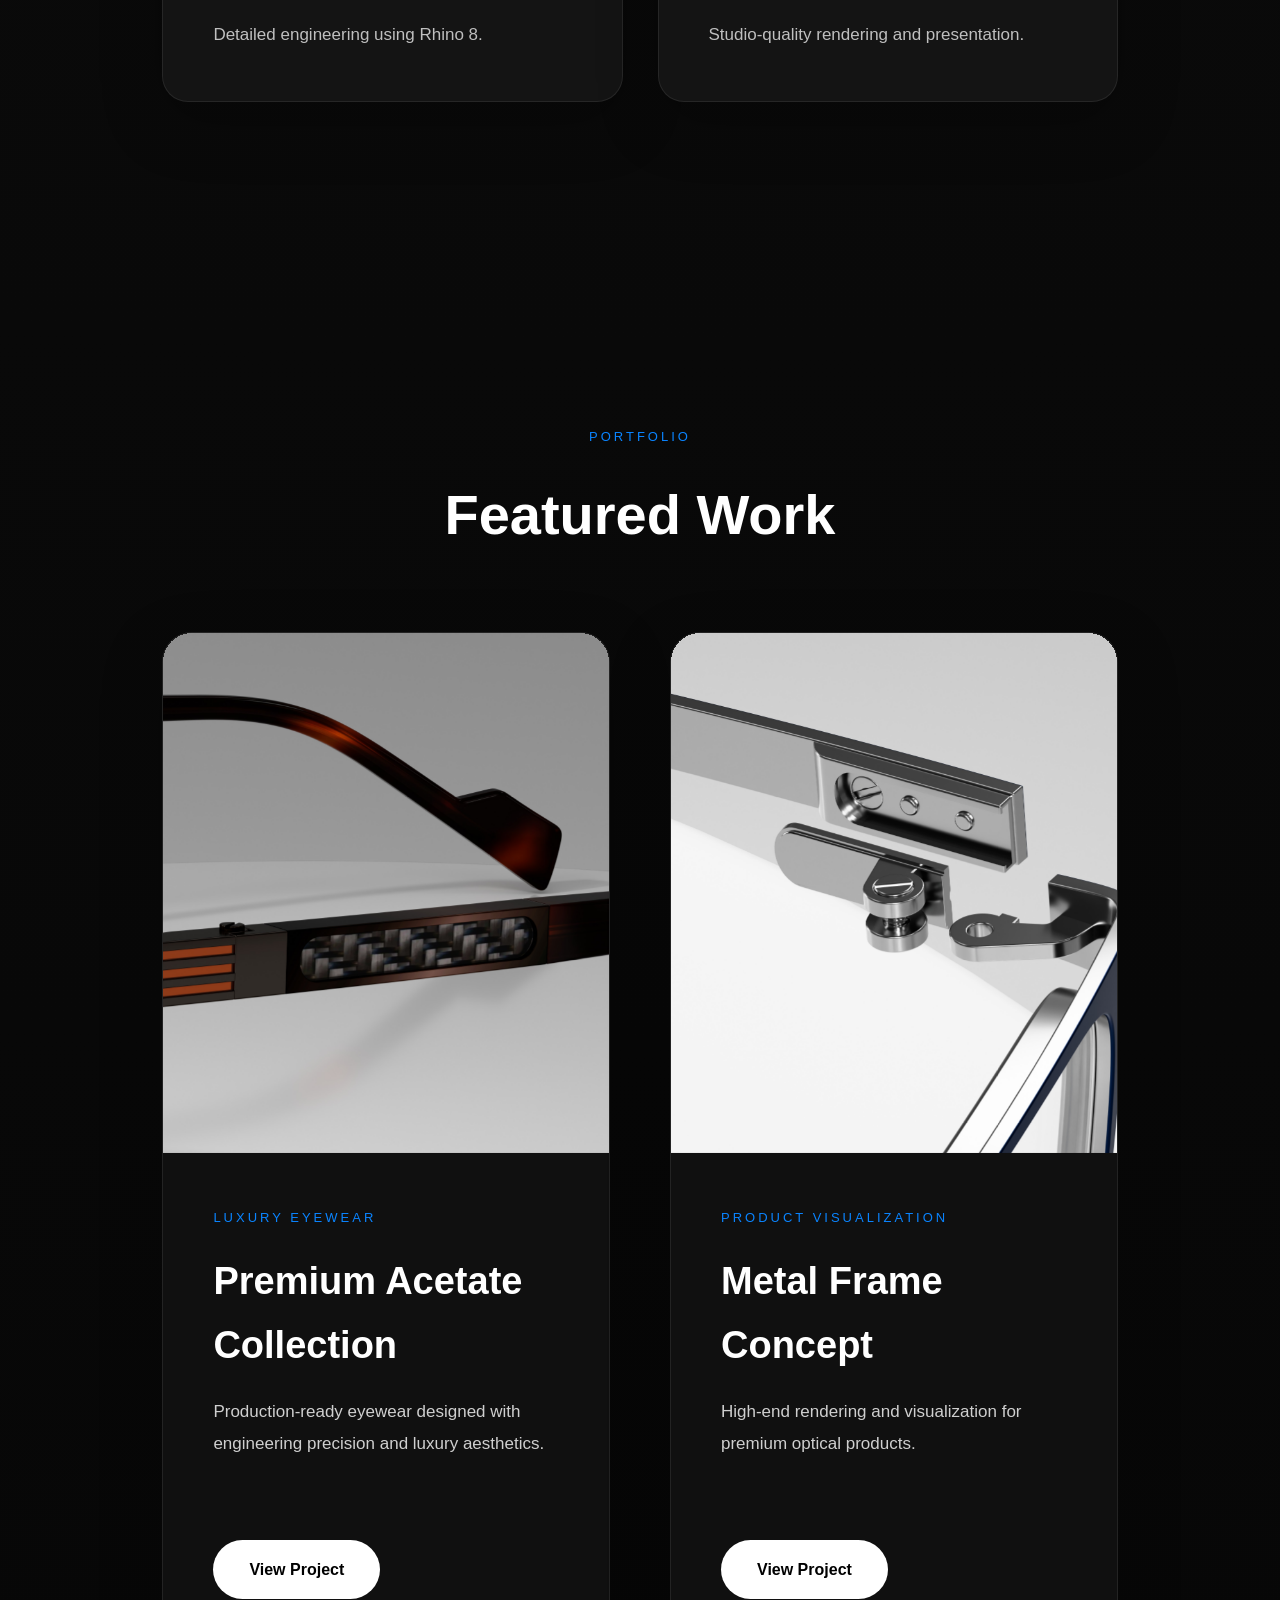
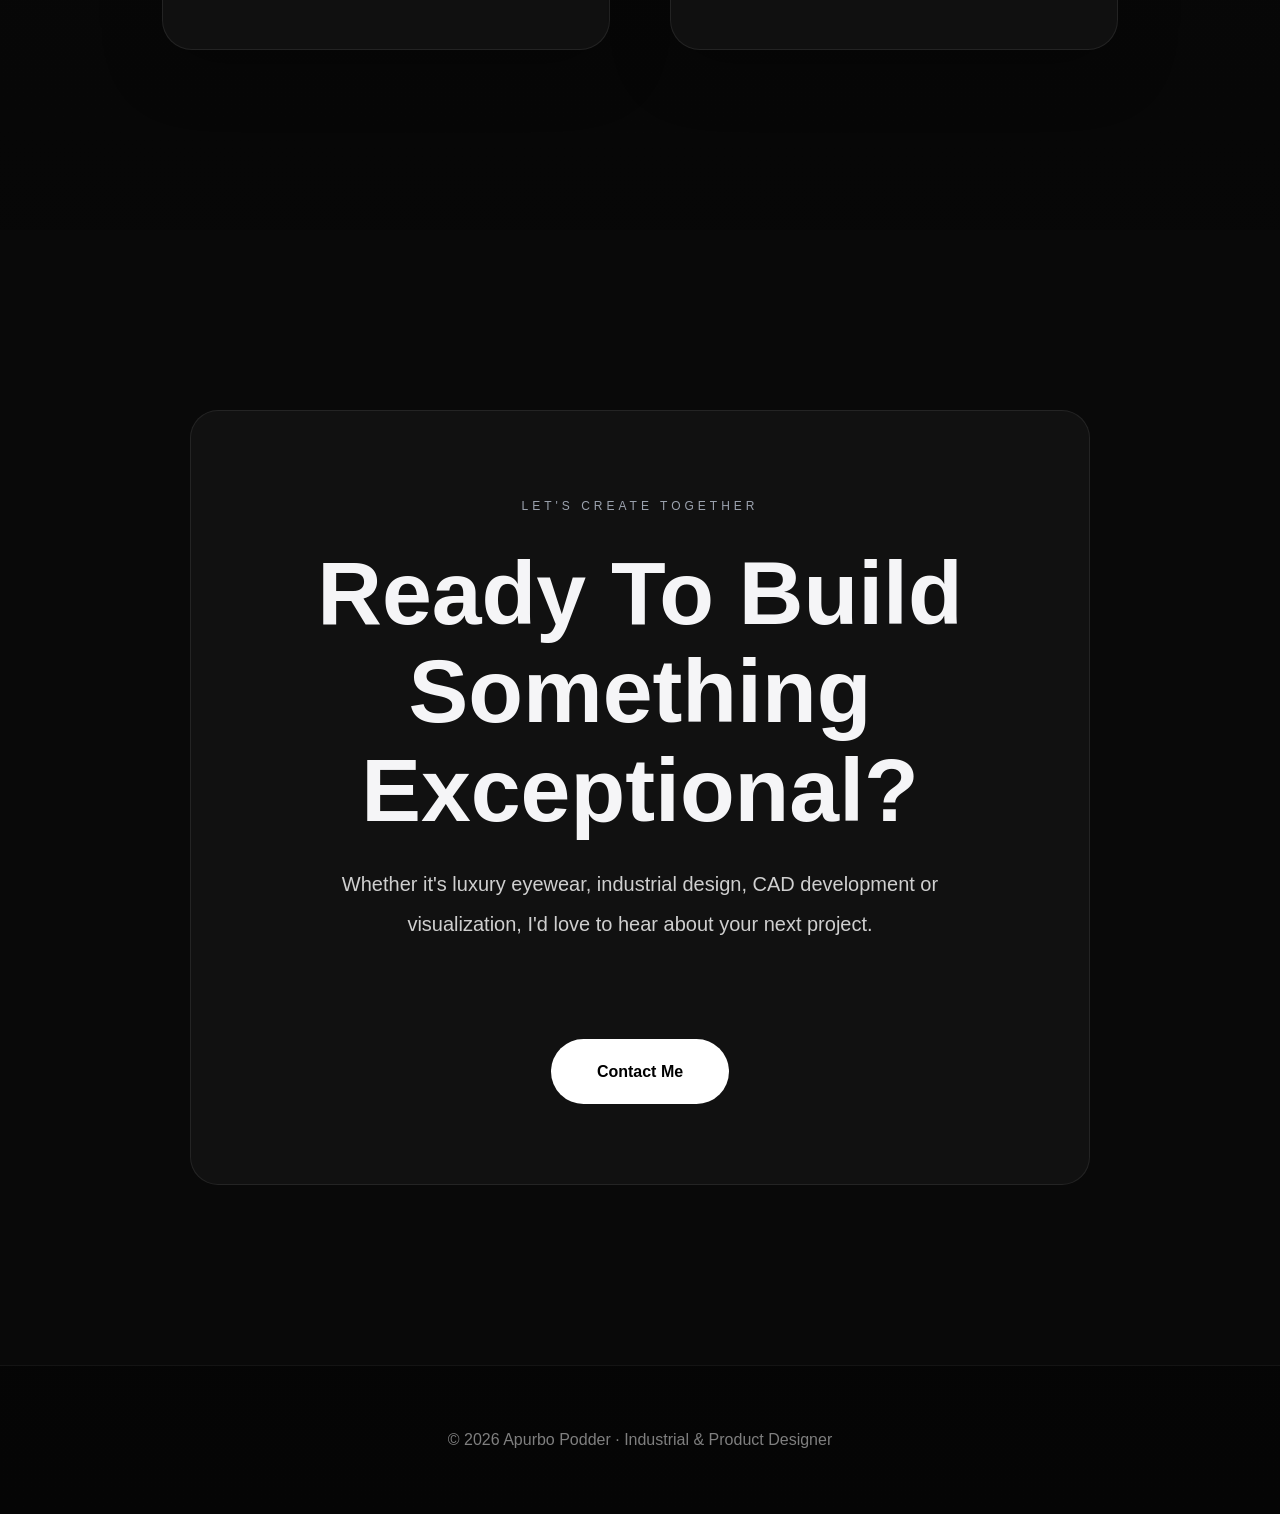
==== commit f6e47868: "updated profile updated" ====
--- a/profile.html
+++ b/profile.html
@@ -12,6 +12,7 @@
         content="Apurbo Podder - Industrial Designer specializing in Eyewear Design, Product Visualization and CAD Modeling.">
 
     <link rel="stylesheet" href="css/style.css">
+<link rel="stylesheet" href="css/profile.css">
 
 </head>
 
--- a/css/style.css
+++ b/css/style.css
@@ -1081,4 +1081,55 @@
     width:100%;
     height:100%;
     background:transparent;
+}
+.logo{
+    display:flex;
+    align-items:center;
+    gap:16px;
+    text-decoration:none;
+    color:#fff;
+    transition:.35s;
+}
+
+.logo-mark{
+    width:46px;
+    height:46px;
+    border:1px solid rgba(255,255,255,.18);
+    border-radius:50%;
+    display:flex;
+    align-items:center;
+    justify-content:center;
+    font-size:15px;
+    font-weight:600;
+    letter-spacing:2px;
+    transition:.35s;
+}
+
+.logo-text{
+    display:flex;
+    flex-direction:column;
+}
+
+.logo-name{
+    font-size:20px;
+    font-weight:600;
+    letter-spacing:2px;
+    text-transform:uppercase;
+}
+
+.logo-role{
+    margin-top:4px;
+    font-size:11px;
+    letter-spacing:4px;
+    text-transform:uppercase;
+    color:#9b9b9b;
+}
+
+.logo:hover .logo-mark{
+    border-color:#fff;
+    transform:rotate(-8deg);
+}
+
+.logo:hover{
+    transform:translateY(-2px);
 }
--- a/css/profile.css
+++ b/css/profile.css
@@ -0,0 +1,1372 @@
+/* profile.css - Part 1 */
+:root{--bg:#090909;--bg2:#141414;--text:#f5f5f7;--muted:#9aa0a6;--accent:#0A84FF;--border:rgba(255,255,255,.08);}
+body{background:radial-gradient(circle at top,#1a1a1a,#0d0d0d,#050505);color:var(--text);}
+.profile-hero{min-height:100vh;display:flex;align-items:center;justify-content:center;text-align:center;padding:120px 8vw;}
+.profile-hero .hero-content{max-width:900px}
+.profile-hero .hero-tag{letter-spacing:.25em;color:var(--muted);font-size:.85rem}
+.profile-hero h2{font-size:clamp(3rem,8vw,6rem);line-height:1.05;margin:24px 0;font-weight:800}
+.profile-hero p{max-width:720px;margin:0 auto 40px;color:var(--muted);font-size:1.15rem;line-height:1.8}
+.profile-hero .btn{display:inline-block;padding:14px 28px;border-radius:999px;border:1px solid var(--border);transition:.3s;margin:6px}
+.profile-hero .btn:hover{transform:translateY(-3px);background:var(--accent)}
+.profile-showcase{padding:100px 8vw;display:flex;justify-content:center}
+.profile-image{width:min(420px,90vw);border-radius:28px;border:1px solid var(--border);box-shadow:0 25px 60px rgba(0,0,0,.45);transition:transform .5s}
+.profile-image:hover{transform:scale(1.03)}
+section{opacity:0;transform:translateY(40px);transition:all .8s ease}
+.show{opacity:1!important;transform:none!important}/* ==========================================
+   ABOUT SECTION
+========================================== */
+
+#about,
+.design-philosophy,
+.experience{
+
+    padding:140px 8%;
+
+}
+
+.about-container{
+
+    max-width:1000px;
+    margin:auto;
+
+}
+
+.about-container span{
+
+    display:inline-block;
+    color:#9ca3af;
+    font-size:14px;
+    letter-spacing:4px;
+    text-transform:uppercase;
+    margin-bottom:20px;
+
+}
+
+.about-container h2{
+
+    font-size:clamp(42px,6vw,72px);
+    line-height:1.1;
+    margin-bottom:40px;
+    font-weight:700;
+    color:#ffffff;
+
+}
+
+.about-container p{
+
+    font-size:20px;
+    line-height:1.9;
+    color:#c9c9c9;
+    margin-bottom:30px;
+    max-width:850px;
+
+}
+
+
+/* ==========================================
+   PROFILE SHOWCASE
+========================================== */
+
+.profile-showcase{
+
+    display:flex;
+    justify-content:center;
+    align-items:center;
+    padding:80px 8% 120px;
+
+}
+
+.profile-image-container{
+
+    width:100%;
+    display:flex;
+    justify-content:center;
+
+}
+
+.profile-image{
+
+    width:420px;
+    max-width:90%;
+    border-radius:28px;
+    overflow:hidden;
+
+    box-shadow:
+    0 25px 80px rgba(0,0,0,.55);
+
+    transition:.6s ease;
+
+}
+
+.profile-image:hover{
+
+    transform:scale(1.03);
+
+}
+
+
+/* ==========================================
+   SECTION TITLES
+========================================== */
+
+.section-title{
+
+    text-align:center;
+    margin-bottom:70px;
+
+}
+
+.section-title span{
+
+    color:#9ca3af;
+    letter-spacing:4px;
+    text-transform:uppercase;
+    font-size:13px;
+
+}
+
+.section-title h2{
+
+    font-size:56px;
+    margin-top:18px;
+    font-weight:700;
+    color:white;
+
+}
+
+
+/* ==========================================
+   EXPERTISE
+========================================== */
+
+.expertise{
+
+    padding:120px 8%;
+
+}
+
+
+/* ==========================================
+   SOFTWARE
+========================================== */
+
+.software{
+
+    padding:120px 8%;
+
+}
+
+
+/* ==========================================
+   PREMIUM CARD
+========================================== */
+
+.expertise .card,
+.software .card{
+
+    background:#141414;
+
+    border:1px solid rgba(255,255,255,.08);
+
+    border-radius:24px;
+
+    transition:.35s;
+
+    overflow:hidden;
+
+}
+
+.expertise .card:hover,
+.software .card:hover{
+
+    transform:translateY(-10px);
+
+    border-color:#0A84FF;
+
+    box-shadow:
+
+    0 30px 70px rgba(0,0,0,.45);
+
+}
+
+
+.card-content{
+
+    padding:45px;
+
+}
+
+.card-content span{
+
+    color:#0A84FF;
+
+    font-size:13px;
+
+    letter-spacing:2px;
+
+    text-transform:uppercase;
+
+}
+
+.card-content h3{
+
+    font-size:30px;
+
+    margin:20px 0;
+
+    color:white;
+
+}
+
+.card-content p{
+
+    color:#bdbdbd;
+
+    line-height:1.8;
+
+    font-size:17px;
+
+}
+
+
+/* ==========================================
+   GRID
+========================================== */
+
+.grid{
+
+    display:grid;
+
+    grid-template-columns:
+
+    repeat(auto-fit,minmax(320px,1fr));
+
+    gap:35px;
+
+}
+
+
+/* ==========================================
+   APPLE STYLE SPACING
+========================================== */
+
+.expertise,
+.software,
+.profile-showcase,
+.design-philosophy{
+
+    margin-top:60px;
+    margin-bottom:60px;
+
+}
+
+
+/* ==========================================
+   HOVER GLOW
+========================================== */
+
+.card::before{
+
+    content:"";
+
+    position:absolute;
+
+    inset:0;
+
+    background:
+
+    linear-gradient(
+
+    135deg,
+
+    rgba(10,132,255,.08),
+
+    transparent);
+
+    opacity:0;
+
+    transition:.35s;
+
+}
+
+.card:hover::before{
+
+    opacity:1;
+
+}
+
+.card{
+
+    position:relative;
+
+}
+
+
+/* ==========================================
+   IMAGE SHADOW
+========================================== */
+
+.profile-image{
+
+    background:#111;
+
+}
+
+
+/* ==========================================
+   SMOOTH SCROLL
+========================================== */
+
+html{
+
+    scroll-behavior:smooth;
+
+}
+/* =====================================================
+   EXPERIENCE TIMELINE
+===================================================== */
+
+.experience{
+
+    padding:140px 8%;
+
+}
+
+.timeline{
+
+    position:relative;
+
+    max-width:1000px;
+
+    margin:80px auto;
+
+}
+
+.timeline::before{
+
+    content:"";
+
+    position:absolute;
+
+    left:30px;
+
+    top:0;
+
+    bottom:0;
+
+    width:2px;
+
+    background:linear-gradient(
+
+        to bottom,
+
+        #0A84FF,
+
+        rgba(255,255,255,.08)
+
+    );
+
+}
+
+.timeline-item{
+
+    position:relative;
+
+    margin-bottom:70px;
+
+    margin-left:90px;
+
+    padding:35px;
+
+    background:#141414;
+
+    border:1px solid rgba(255,255,255,.08);
+
+    border-radius:24px;
+
+    transition:.4s;
+
+}
+
+.timeline-item:hover{
+
+    transform:translateY(-8px);
+
+    border-color:#0A84FF;
+
+    box-shadow:
+
+        0 30px 80px rgba(0,0,0,.45);
+
+}
+
+.timeline-item::before{
+
+    content:"";
+
+    position:absolute;
+
+    width:18px;
+
+    height:18px;
+
+    left:-70px;
+
+    top:42px;
+
+    border-radius:50%;
+
+    background:#0A84FF;
+
+    box-shadow:
+
+        0 0 25px rgba(10,132,255,.7);
+
+}
+
+.timeline-item h3{
+
+    color:#fff;
+
+    font-size:28px;
+
+    margin-bottom:10px;
+
+}
+
+.timeline-item small{
+
+    display:block;
+
+    color:#0A84FF;
+
+    font-size:14px;
+
+    margin-bottom:18px;
+
+    letter-spacing:2px;
+
+}
+
+.timeline-item p{
+
+    color:#cfcfcf;
+
+    line-height:1.9;
+
+}
+
+
+
+/* =====================================================
+   DESIGN PROCESS
+===================================================== */
+
+.design-process{
+
+    padding:140px 8%;
+
+}
+
+.design-process .grid{
+
+    margin-top:80px;
+
+}
+
+.design-process .card{
+
+    background:#141414;
+
+    border-radius:26px;
+
+    border:1px solid rgba(255,255,255,.08);
+
+    transition:.4s;
+
+    overflow:hidden;
+
+}
+
+.design-process .card:hover{
+
+    transform:translateY(-12px);
+
+    border-color:#0A84FF;
+
+}
+
+.design-process .card-content{
+
+    padding:50px;
+
+}
+
+.design-process .card-content span{
+
+    display:inline-flex;
+
+    width:55px;
+
+    height:55px;
+
+    justify-content:center;
+
+    align-items:center;
+
+    border-radius:50%;
+
+    background:#0A84FF;
+
+    color:#fff;
+
+    font-weight:bold;
+
+    font-size:18px;
+
+    margin-bottom:25px;
+
+}
+
+.design-process h3{
+
+    font-size:30px;
+
+    margin-bottom:20px;
+
+    color:white;
+
+}
+
+.design-process p{
+
+    color:#bfbfbf;
+
+    line-height:1.8;
+
+}
+
+
+
+/* =====================================================
+   APPLE STYLE GLASS CARD
+===================================================== */
+
+.glass{
+
+    background:rgba(255,255,255,.05);
+
+    backdrop-filter:blur(18px);
+
+    border:1px solid rgba(255,255,255,.08);
+
+    border-radius:28px;
+
+}
+
+
+
+/* =====================================================
+   PREMIUM DIVIDER
+===================================================== */
+
+.section-divider{
+
+    width:120px;
+
+    height:2px;
+
+    background:#0A84FF;
+
+    margin:80px auto;
+
+}
+
+
+
+/* =====================================================
+   SCROLL ANIMATION
+===================================================== */
+
+.fade-up{
+
+    opacity:0;
+
+    transform:translateY(60px);
+
+    transition:1s ease;
+
+}
+
+.fade-up.show{
+
+    opacity:1;
+
+    transform:none;
+
+}
+
+
+
+/* =====================================================
+   APPLE HOVER EFFECT
+===================================================== */
+
+.card{
+
+    transition:
+
+        transform .4s,
+
+        box-shadow .4s,
+
+        border-color .4s;
+
+}
+
+.card:hover{
+
+    box-shadow:
+
+        0 40px 100px rgba(0,0,0,.45);
+
+}
+
+
+
+/* =====================================================
+   BUTTON IMPROVEMENT
+===================================================== */
+
+.btn{
+
+    transition:
+
+        transform .3s,
+
+        background .3s,
+
+        color .3s;
+
+}
+
+.btn:hover{
+
+    transform:translateY(-4px);
+
+}
+
+
+
+/* =====================================================
+   LARGE SCREEN IMPROVEMENT
+===================================================== */
+
+@media(min-width:1400px){
+
+    .about-container{
+
+        max-width:1200px;
+
+    }
+
+    .timeline{
+
+        max-width:1200px;
+
+    }
+
+}
+/* =====================================================
+   FEATURED PROJECTS
+===================================================== */
+
+.featured-projects{
+
+    padding:180px 8%;
+
+}
+
+.featured-projects .grid{
+
+    gap:60px;
+
+}
+
+.featured-projects .card{
+
+    background:#101010;
+
+    border-radius:30px;
+
+    overflow:hidden;
+
+    border:1px solid rgba(255,255,255,.08);
+
+    transition:.5s;
+
+}
+
+.featured-projects .card:hover{
+
+    transform:translateY(-12px);
+
+    border-color:#0A84FF;
+
+    box-shadow:
+        0 50px 120px rgba(0,0,0,.45);
+
+}
+
+.featured-projects img{
+
+    width:100%;
+
+    height:520px;
+
+    object-fit:cover;
+
+    display:block;
+
+    transition:1.2s;
+
+}
+
+.featured-projects .card:hover img{
+
+    transform:scale(1.08);
+
+}
+
+.featured-projects .card-content{
+
+    padding:50px;
+
+}
+
+.featured-projects span{
+
+    color:#0A84FF;
+
+    text-transform:uppercase;
+
+    letter-spacing:3px;
+
+    font-size:13px;
+
+}
+
+.featured-projects h3{
+
+    margin:18px 0;
+
+    font-size:38px;
+
+    color:white;
+
+}
+
+.featured-projects p{
+
+    color:#cfcfcf;
+
+    line-height:1.9;
+
+    margin-bottom:35px;
+
+}
+
+
+
+/* =====================================================
+   CONTACT
+===================================================== */
+
+#contact{
+
+    padding:180px 8%;
+
+    text-align:center;
+
+}
+
+.contact-box{
+
+    max-width:900px;
+
+    margin:auto;
+
+}
+
+.contact-box span{
+
+    color:#9ca3af;
+
+    text-transform:uppercase;
+
+    letter-spacing:4px;
+
+}
+
+.contact-box h2{
+
+    font-size:clamp(48px,7vw,90px);
+
+    margin:25px 0;
+
+    line-height:1.1;
+
+}
+
+.contact-box p{
+
+    color:#cfcfcf;
+
+    line-height:2;
+
+    max-width:700px;
+
+    margin:0 auto 50px;
+
+    font-size:20px;
+
+}
+
+
+
+/* =====================================================
+   PREMIUM BUTTON
+===================================================== */
+
+.contact-box .btn{
+
+    padding:18px 45px;
+
+    border-radius:100px;
+
+    border:1px solid rgba(255,255,255,.1);
+
+    transition:.35s;
+
+}
+
+.contact-box .btn:hover{
+
+    background:#0A84FF;
+
+    color:white;
+
+}
+
+
+
+/* =====================================================
+   FOOTER
+===================================================== */
+
+footer{
+
+    padding:60px 8%;
+
+    text-align:center;
+
+    color:#7f7f7f;
+
+    border-top:1px solid rgba(255,255,255,.06);
+
+}
+
+
+
+/* =====================================================
+   SOCIAL LINKS
+===================================================== */
+
+.social-links{
+
+    display:flex;
+
+    justify-content:center;
+
+    gap:20px;
+
+    margin-top:45px;
+
+}
+
+.social-links a{
+
+    width:60px;
+
+    height:60px;
+
+    border-radius:50%;
+
+    background:#151515;
+
+    display:flex;
+
+    justify-content:center;
+
+    align-items:center;
+
+    color:white;
+
+    text-decoration:none;
+
+    border:1px solid rgba(255,255,255,.08);
+
+    transition:.35s;
+
+}
+
+.social-links a:hover{
+
+    background:#0A84FF;
+
+    transform:translateY(-6px);
+
+}
+
+
+
+/* =====================================================
+   PARALLAX EFFECT
+===================================================== */
+
+.featured-projects img{
+
+    will-change:transform;
+
+}
+
+
+
+/* =====================================================
+   PREMIUM SHADOW
+===================================================== */
+
+.card{
+
+    box-shadow:
+
+    0 20px 60px rgba(0,0,0,.25);
+
+}
+
+
+
+/* =====================================================
+   SCROLL INDICATOR
+===================================================== */
+
+.scroll-down{
+
+    position:absolute;
+
+    bottom:40px;
+
+    left:50%;
+
+    transform:translateX(-50%);
+
+    color:#999;
+
+    animation:bounce 2s infinite;
+
+}
+
+@keyframes bounce{
+
+    0%,20%,50%,80%,100%{
+
+        transform:translateX(-50%) translateY(0);
+
+    }
+
+    40%{
+
+        transform:translateX(-50%) translateY(-12px);
+
+    }
+
+    60%{
+
+        transform:translateX(-50%) translateY(-6px);
+
+    }
+
+}
+/* =====================================================
+   RESPONSIVE DESIGN
+===================================================== */
+
+@media (max-width:1200px){
+
+    .profile-hero h2{
+
+        font-size:64px;
+
+    }
+
+    .about-container h2{
+
+        font-size:54px;
+
+    }
+
+    .section-title h2{
+
+        font-size:48px;
+
+    }
+
+}
+
+
+
+@media (max-width:992px){
+
+    .profile-hero{
+
+        min-height:85vh;
+
+        padding:120px 40px;
+
+    }
+
+    .profile-hero h2{
+
+        font-size:52px;
+
+    }
+
+    .about-container h2{
+
+        font-size:44px;
+
+    }
+
+    .section-title h2{
+
+        font-size:40px;
+
+    }
+
+    .timeline{
+
+        margin-left:20px;
+
+    }
+
+    .timeline::before{
+
+        left:18px;
+
+    }
+
+    .timeline-item{
+
+        margin-left:55px;
+
+    }
+
+    .timeline-item::before{
+
+        left:-48px;
+
+    }
+
+}
+
+
+
+@media (max-width:768px){
+
+    .profile-hero{
+
+        padding:120px 25px 80px;
+
+        text-align:center;
+
+    }
+
+    .profile-hero h2{
+
+        font-size:42px;
+
+    }
+
+    .profile-hero p{
+
+        font-size:17px;
+
+    }
+
+    .about-container{
+
+        text-align:center;
+
+    }
+
+    .about-container h2{
+
+        font-size:38px;
+
+    }
+
+    .about-container p{
+
+        font-size:17px;
+
+    }
+
+    .profile-image{
+
+        width:320px;
+
+    }
+
+    .grid{
+
+        grid-template-columns:1fr;
+
+    }
+
+    .featured-projects img{
+
+        height:300px;
+
+    }
+
+    .featured-projects h3{
+
+        font-size:30px;
+
+    }
+
+    .contact-box h2{
+
+        font-size:46px;
+
+    }
+
+}
+
+
+
+@media (max-width:480px){
+
+    section{
+
+        padding:90px 20px !important;
+
+    }
+
+    .profile-hero h2{
+
+        font-size:34px;
+
+    }
+
+    .hero-tag{
+
+        font-size:12px;
+
+        letter-spacing:2px;
+
+    }
+
+    .about-container h2{
+
+        font-size:32px;
+
+    }
+
+    .section-title h2{
+
+        font-size:30px;
+
+    }
+
+    .timeline-item{
+
+        padding:25px;
+
+    }
+
+    .timeline-item h3{
+
+        font-size:22px;
+
+    }
+
+    .timeline-item p{
+
+        font-size:15px;
+
+    }
+
+    .card-content{
+
+        padding:30px;
+
+    }
+
+    .contact-box h2{
+
+        font-size:34px;
+
+    }
+
+    .contact-box p{
+
+        font-size:16px;
+
+    }
+
+    footer{
+
+        font-size:14px;
+
+    }
+
+}
+
+
+
+/* =====================================================
+   SMOOTH IMAGE LOADING
+===================================================== */
+
+img{
+
+    max-width:100%;
+
+    display:block;
+
+}
+
+
+
+/* =====================================================
+   SELECTION COLOR
+===================================================== */
+
+::selection{
+
+    background:#0A84FF;
+
+    color:white;
+
+}
+
+
+
+/* =====================================================
+   SCROLLBAR
+===================================================== */
+
+::-webkit-scrollbar{
+
+    width:10px;
+
+}
+
+::-webkit-scrollbar-track{
+
+    background:#090909;
+
+}
+
+::-webkit-scrollbar-thumb{
+
+    background:#303030;
+
+    border-radius:20px;
+
+}
+
+::-webkit-scrollbar-thumb:hover{
+
+    background:#0A84FF;
+
+}
+
+
+
+/* =====================================================
+   GLOBAL TRANSITIONS
+===================================================== */
+
+*{
+
+    transition:
+
+        background-color .3s,
+
+        color .3s,
+
+        border-color .3s;
+
+}
+
+
+
+/* =====================================================
+   PREMIUM LINKS
+===================================================== */
+
+a{
+
+    transition:.3s;
+
+}
+
+a:hover{
+
+    color:#0A84FF;
+
+}
+
+
+
+/* =====================================================
+   HERO BACKGROUND
+===================================================== */
+
+.profile-hero{
+
+    background:
+        radial-gradient(circle at top,
+        rgba(10,132,255,.08),
+        transparent 50%),
+        linear-gradient(
+        to bottom,
+        #090909,
+        #0d0d0d,
+        #050505);
+
+}
+
+
+
+/* =====================================================
+   GLASS HEADER
+===================================================== */
+
+header{
+
+    backdrop-filter:blur(18px);
+
+    background:rgba(9,9,9,.75);
+
+    border-bottom:1px solid rgba(255,255,255,.08);
+
+}
+
+
+
+/* =====================================================
+   END
+===================================================== */
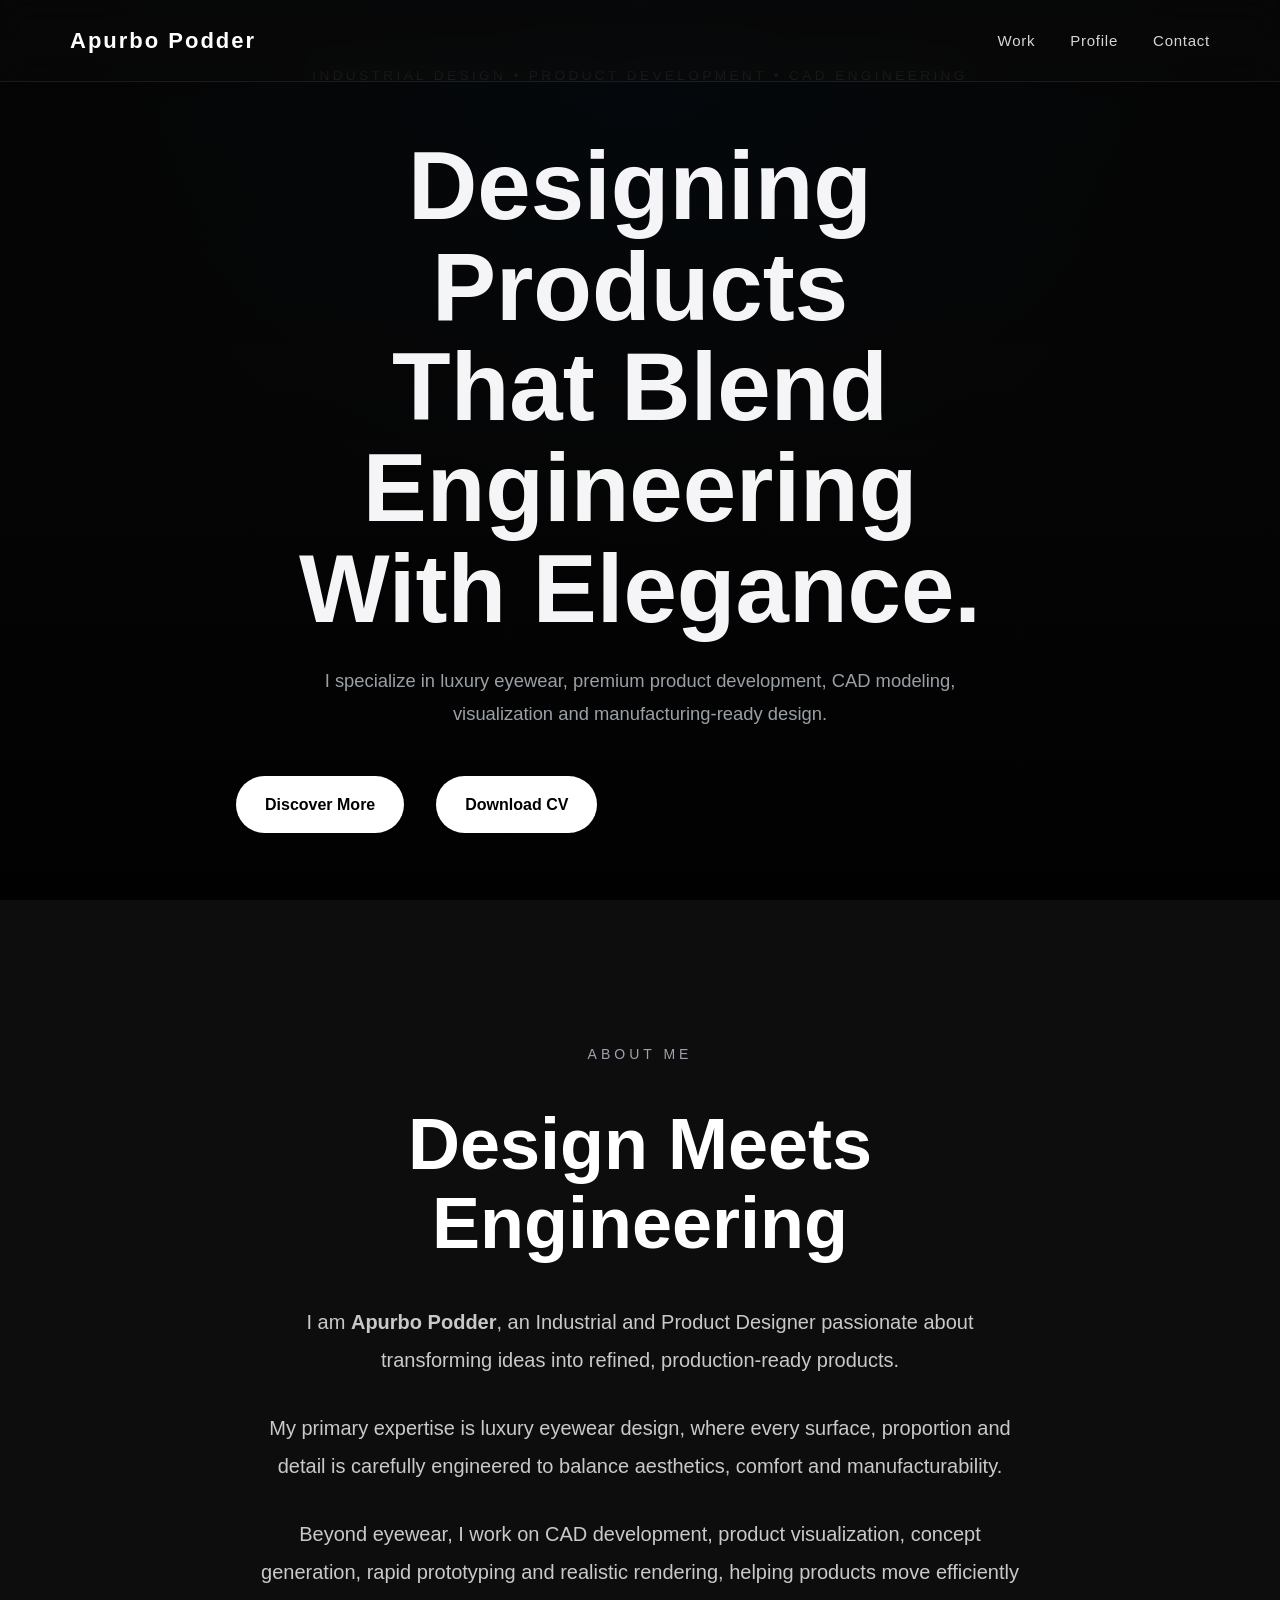
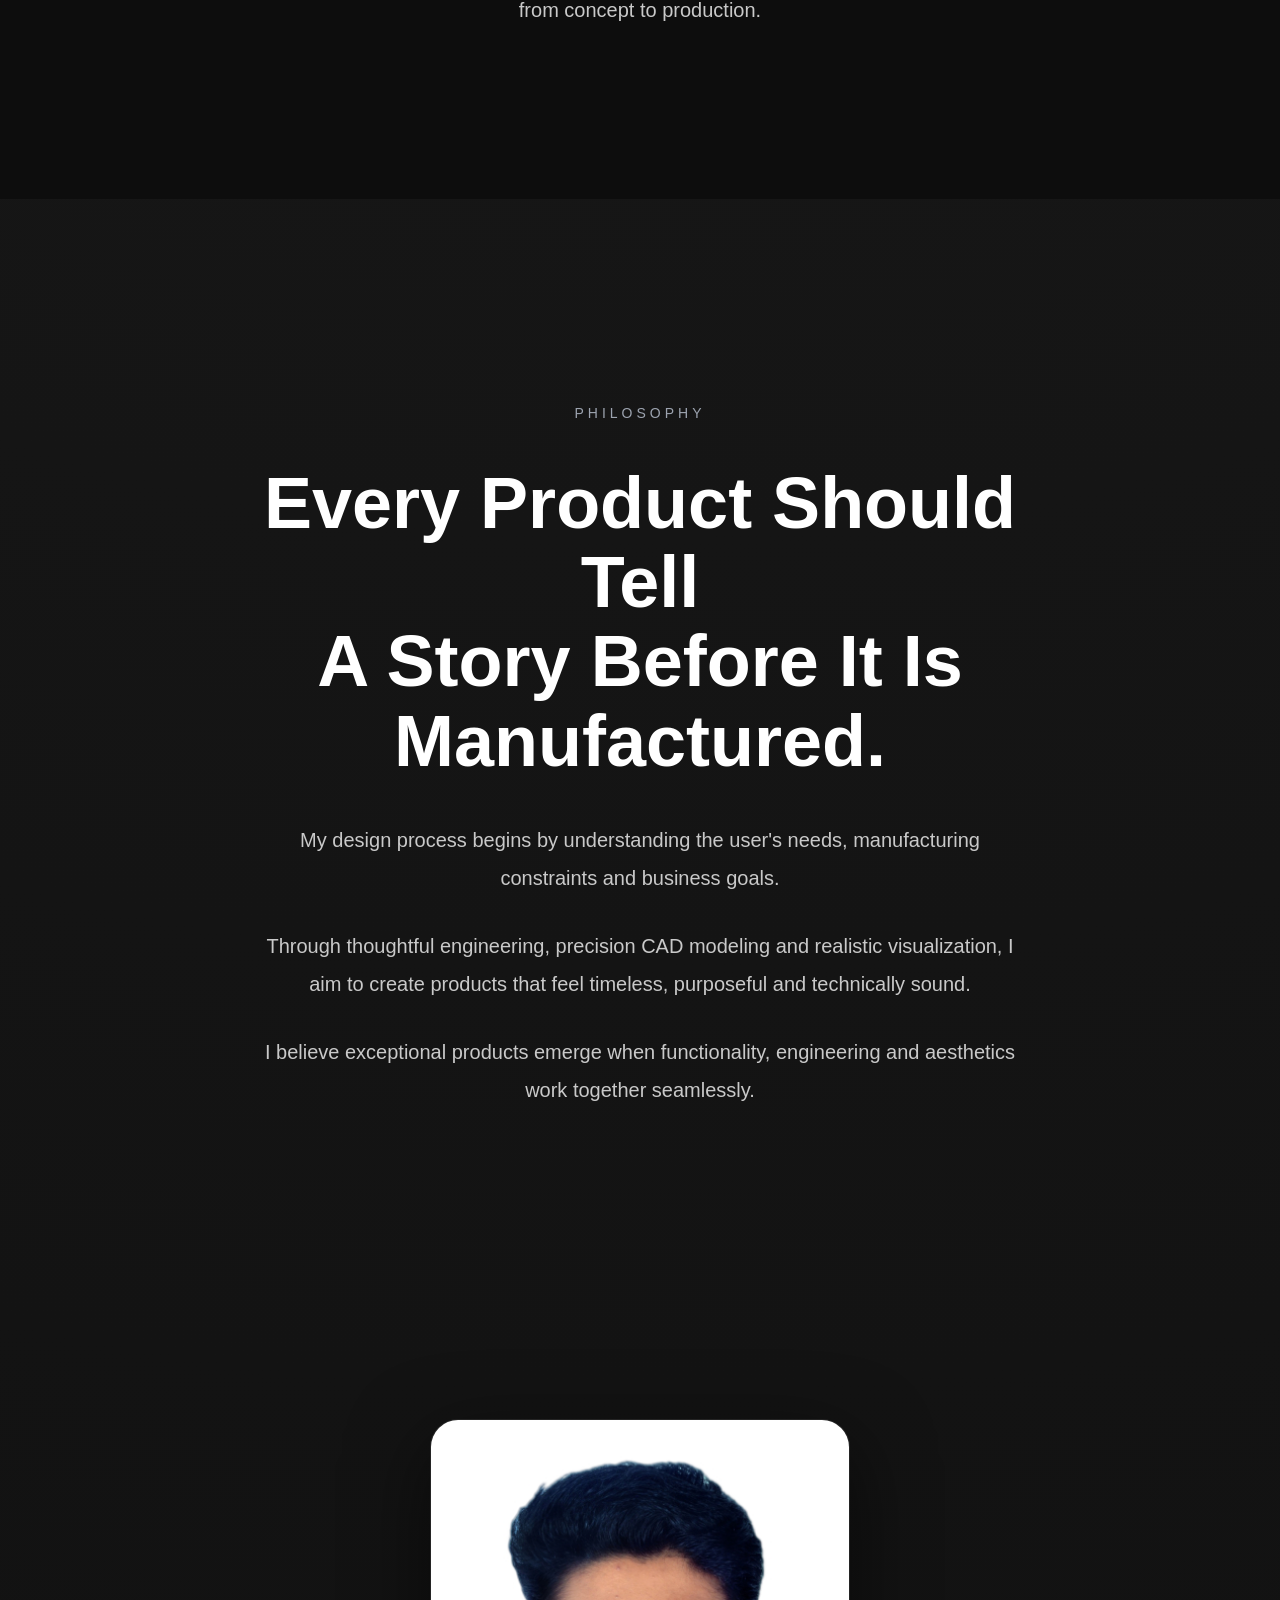
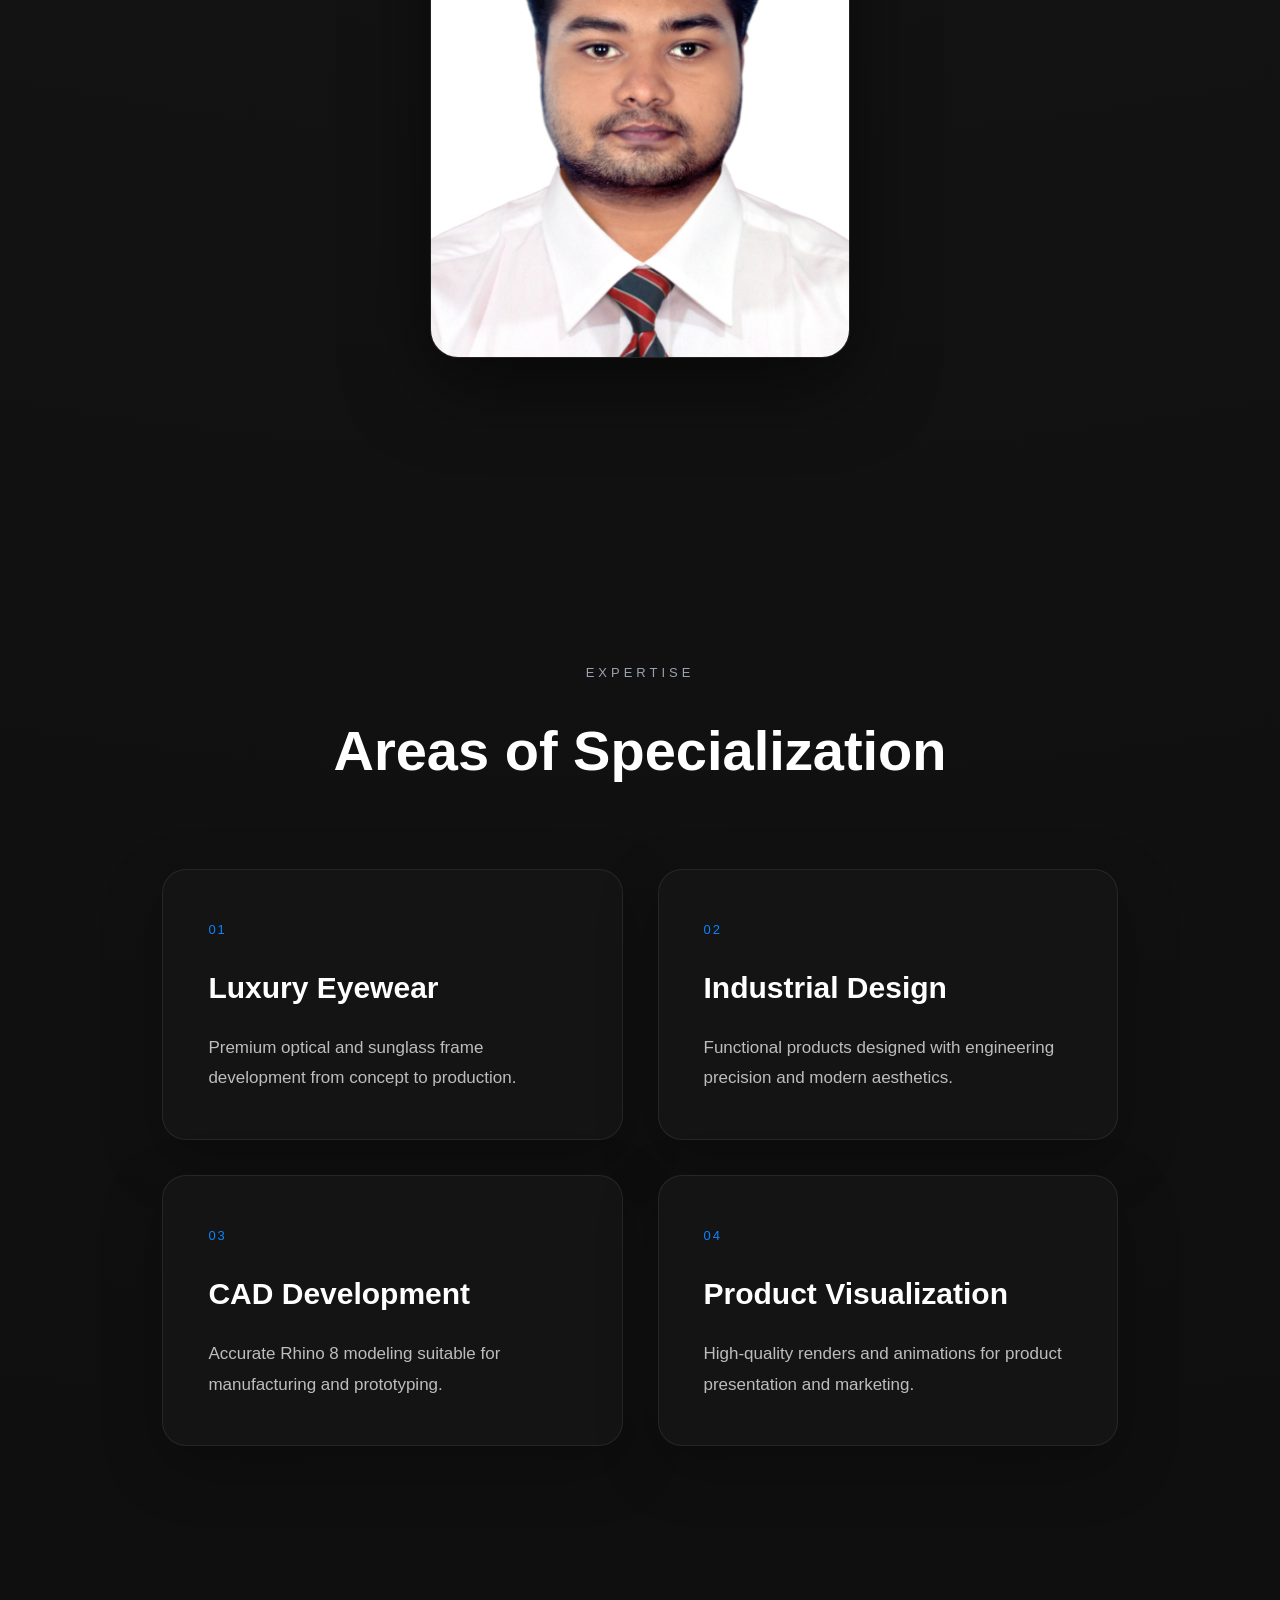
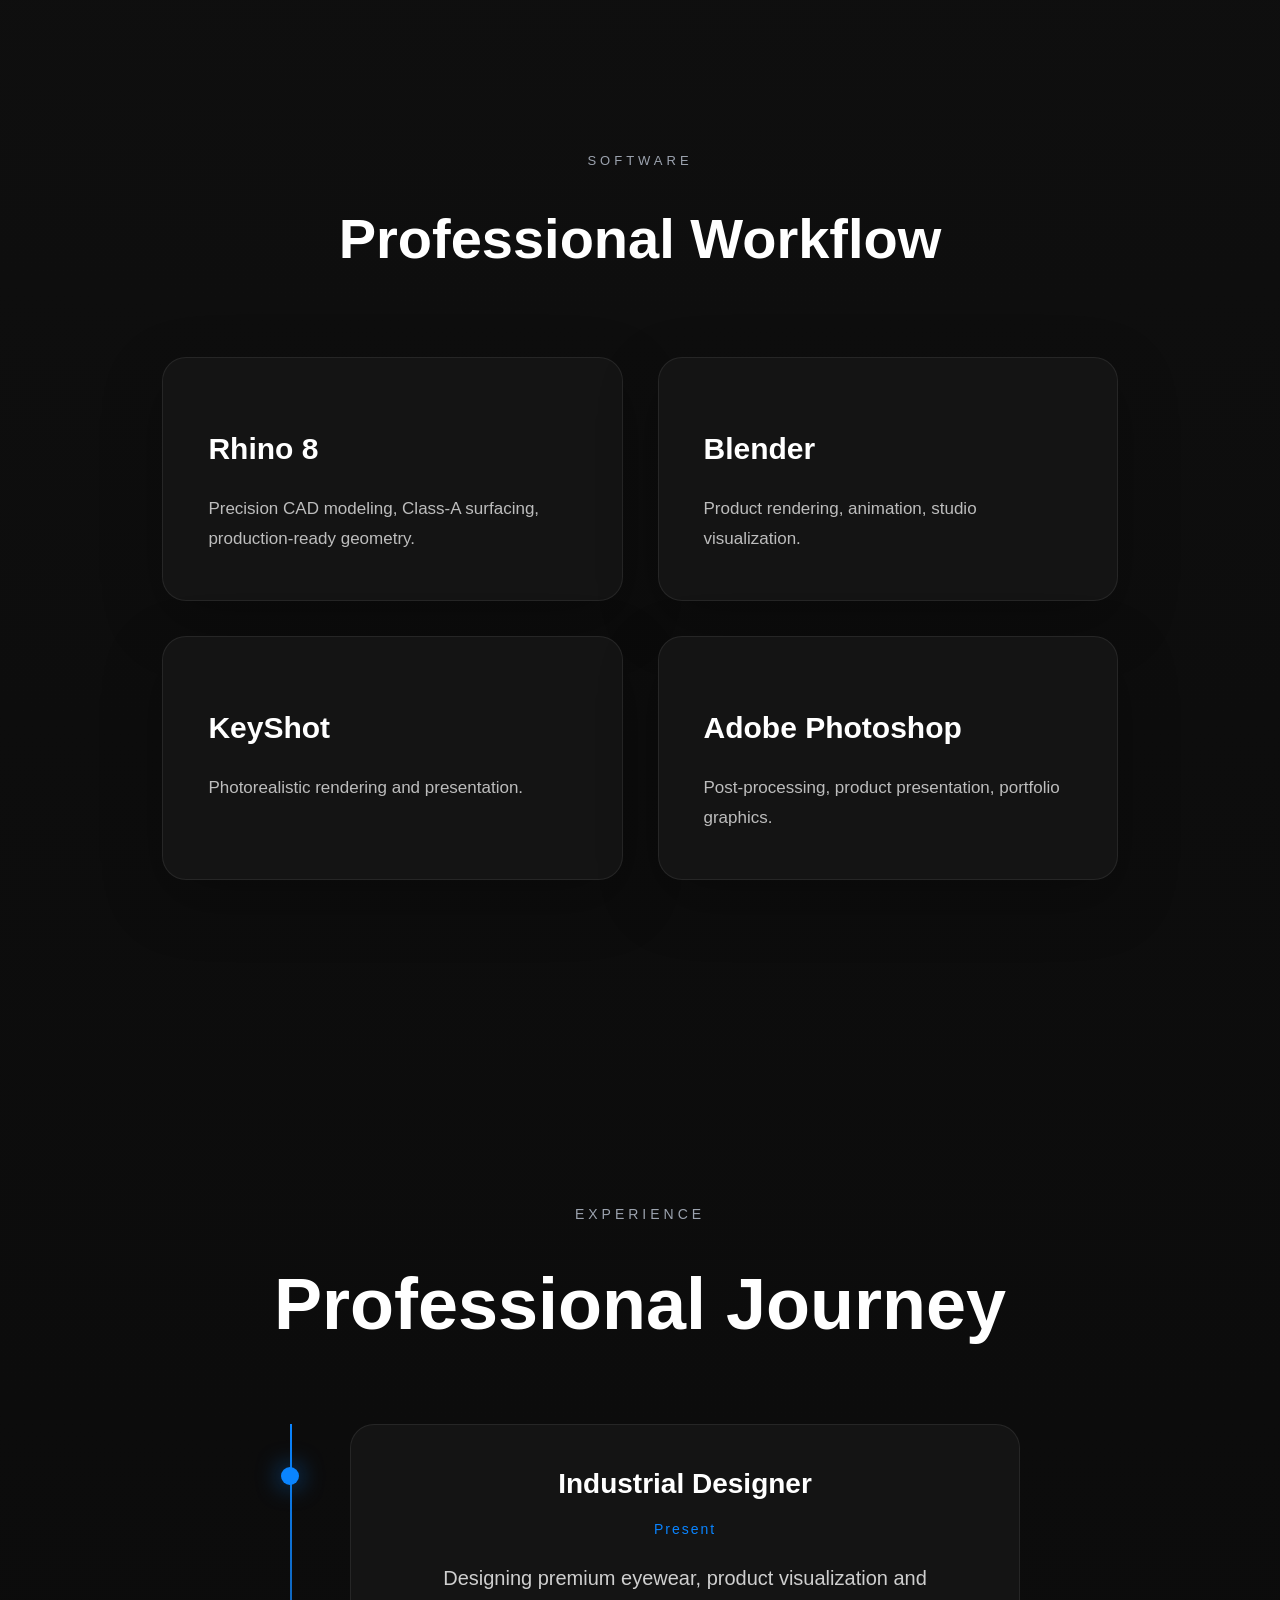
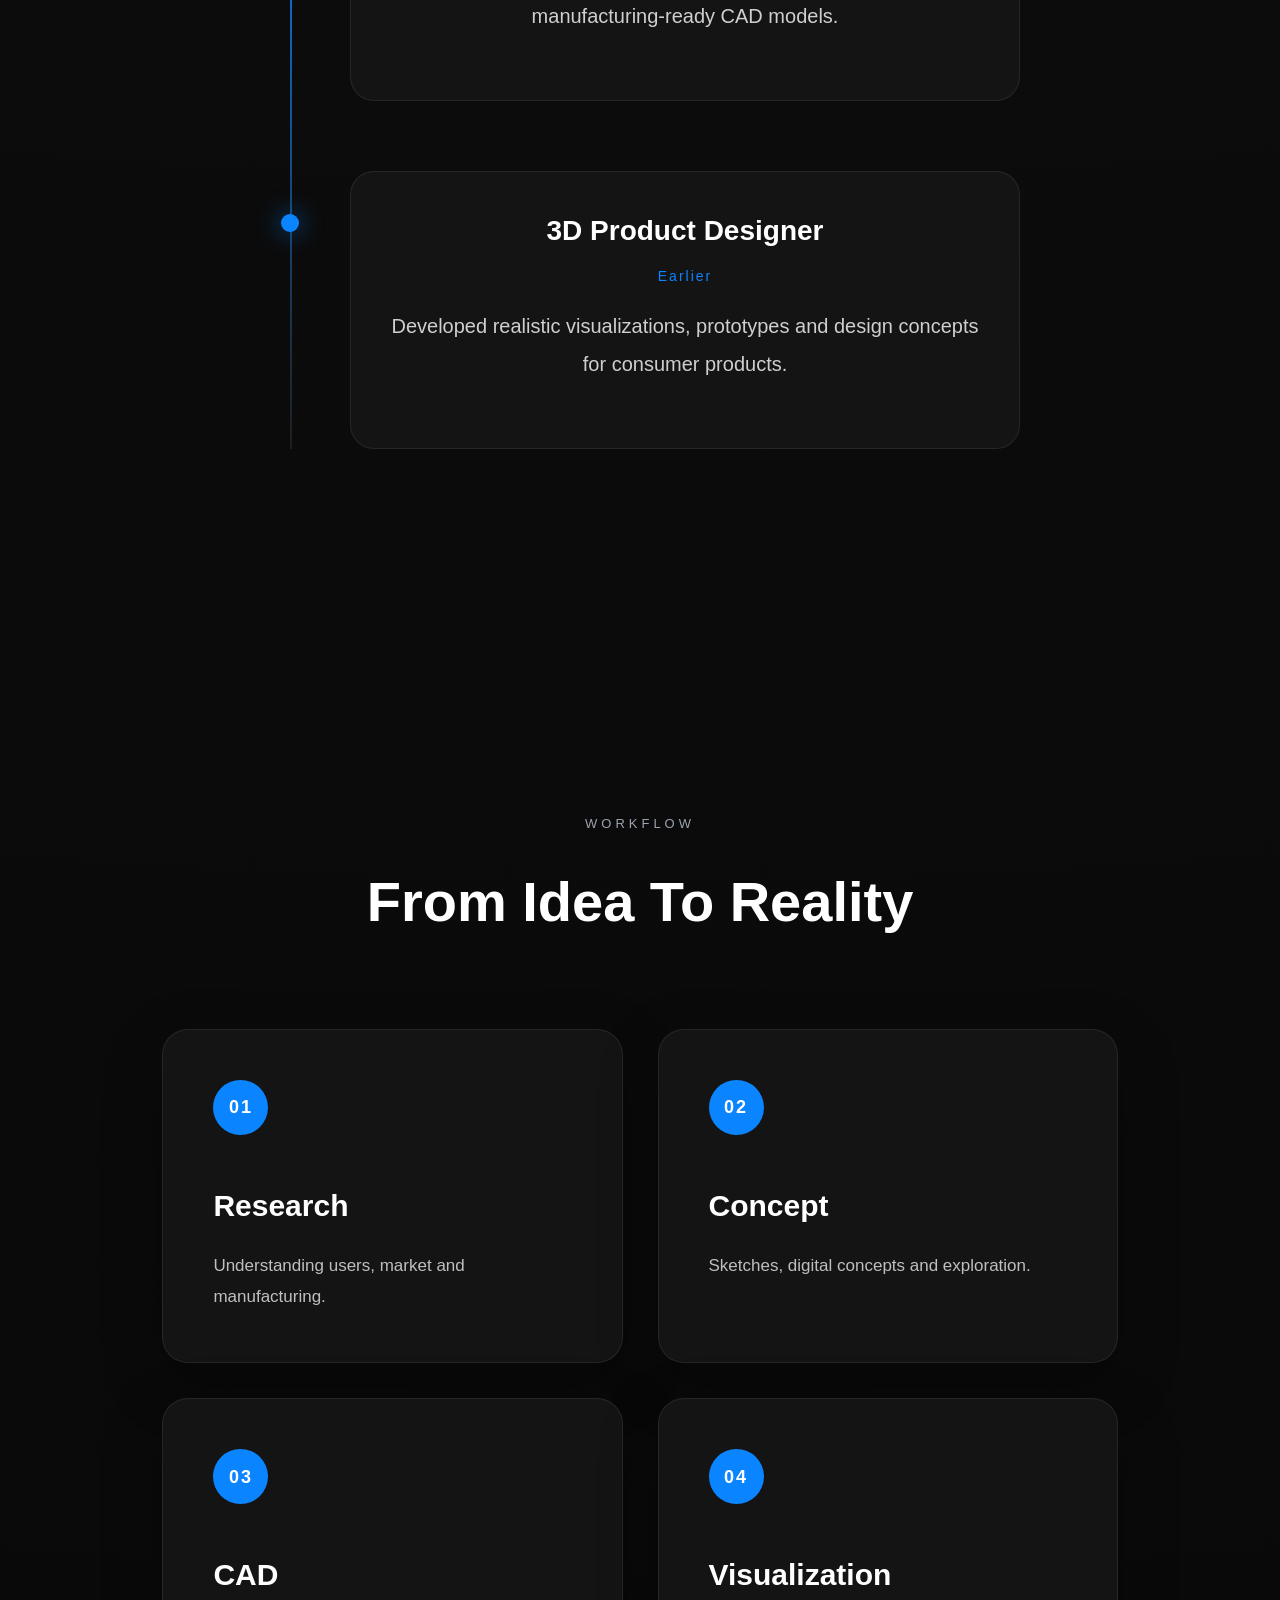
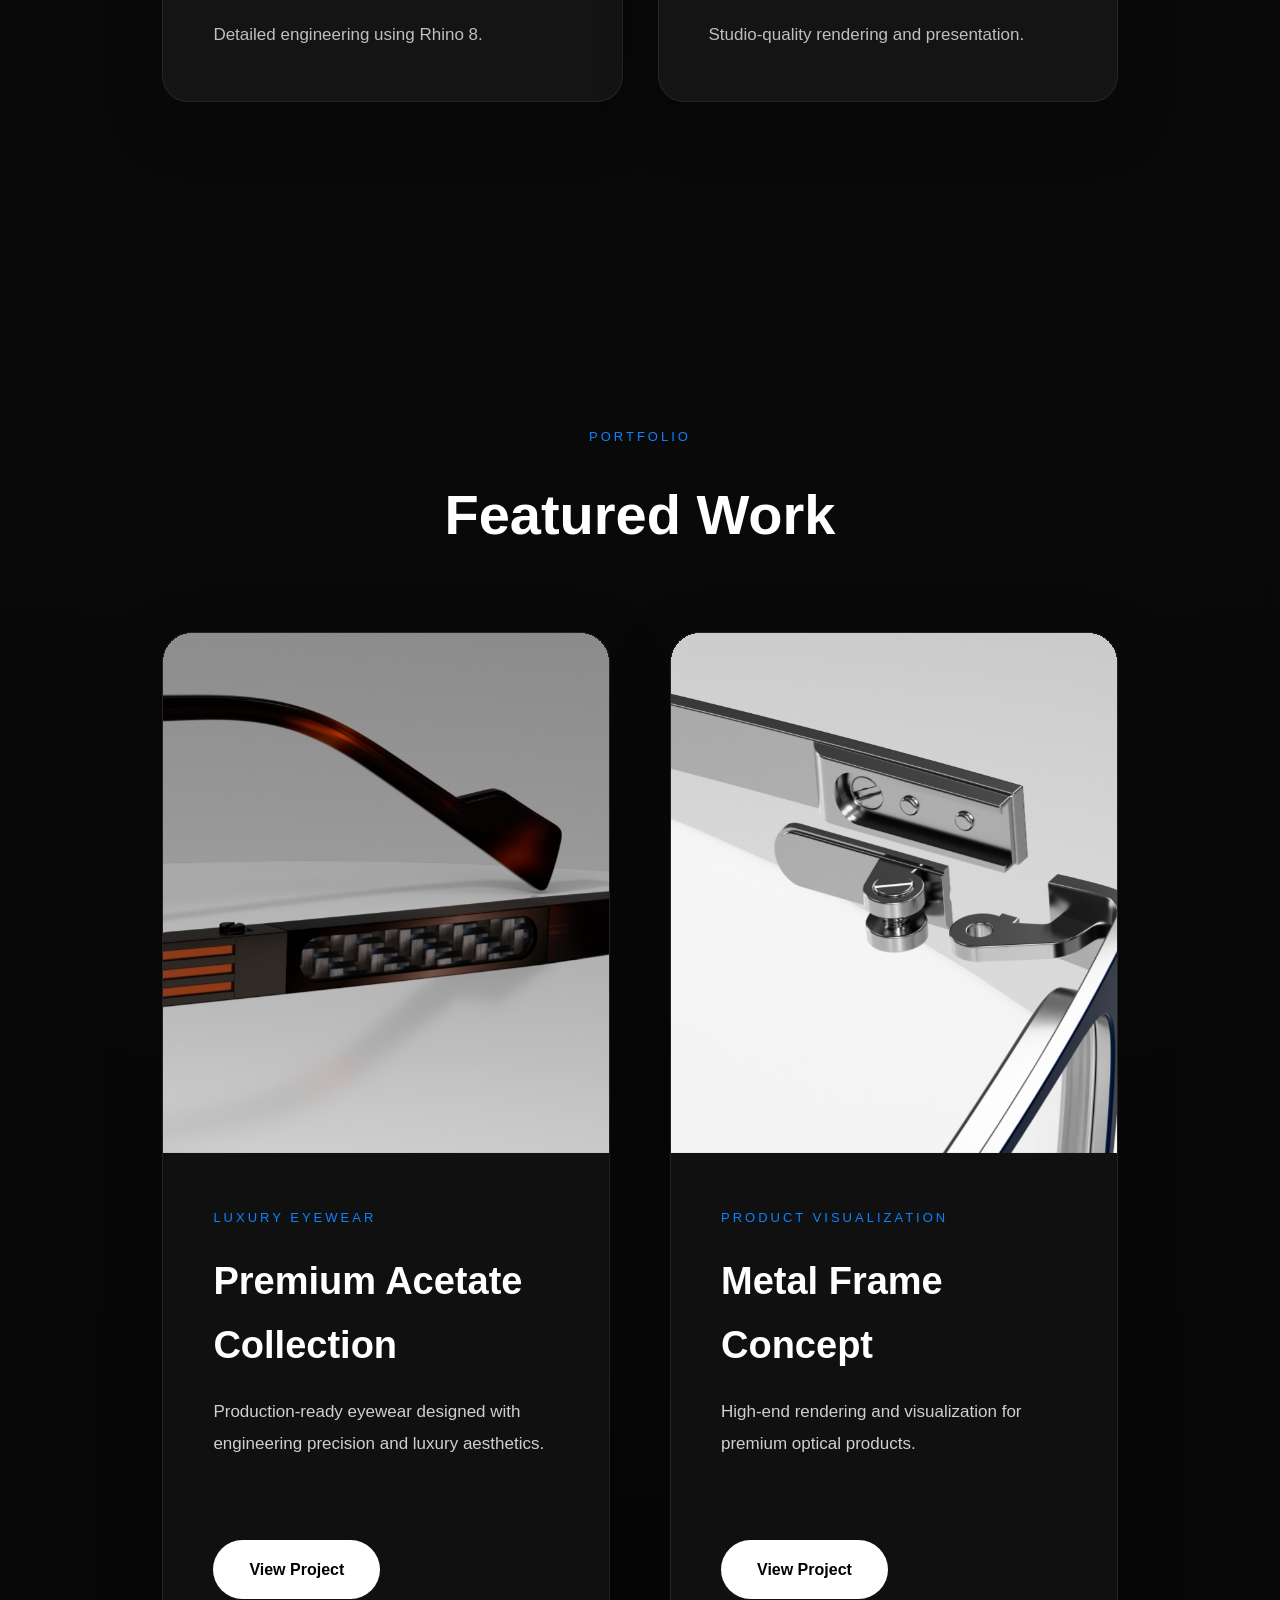
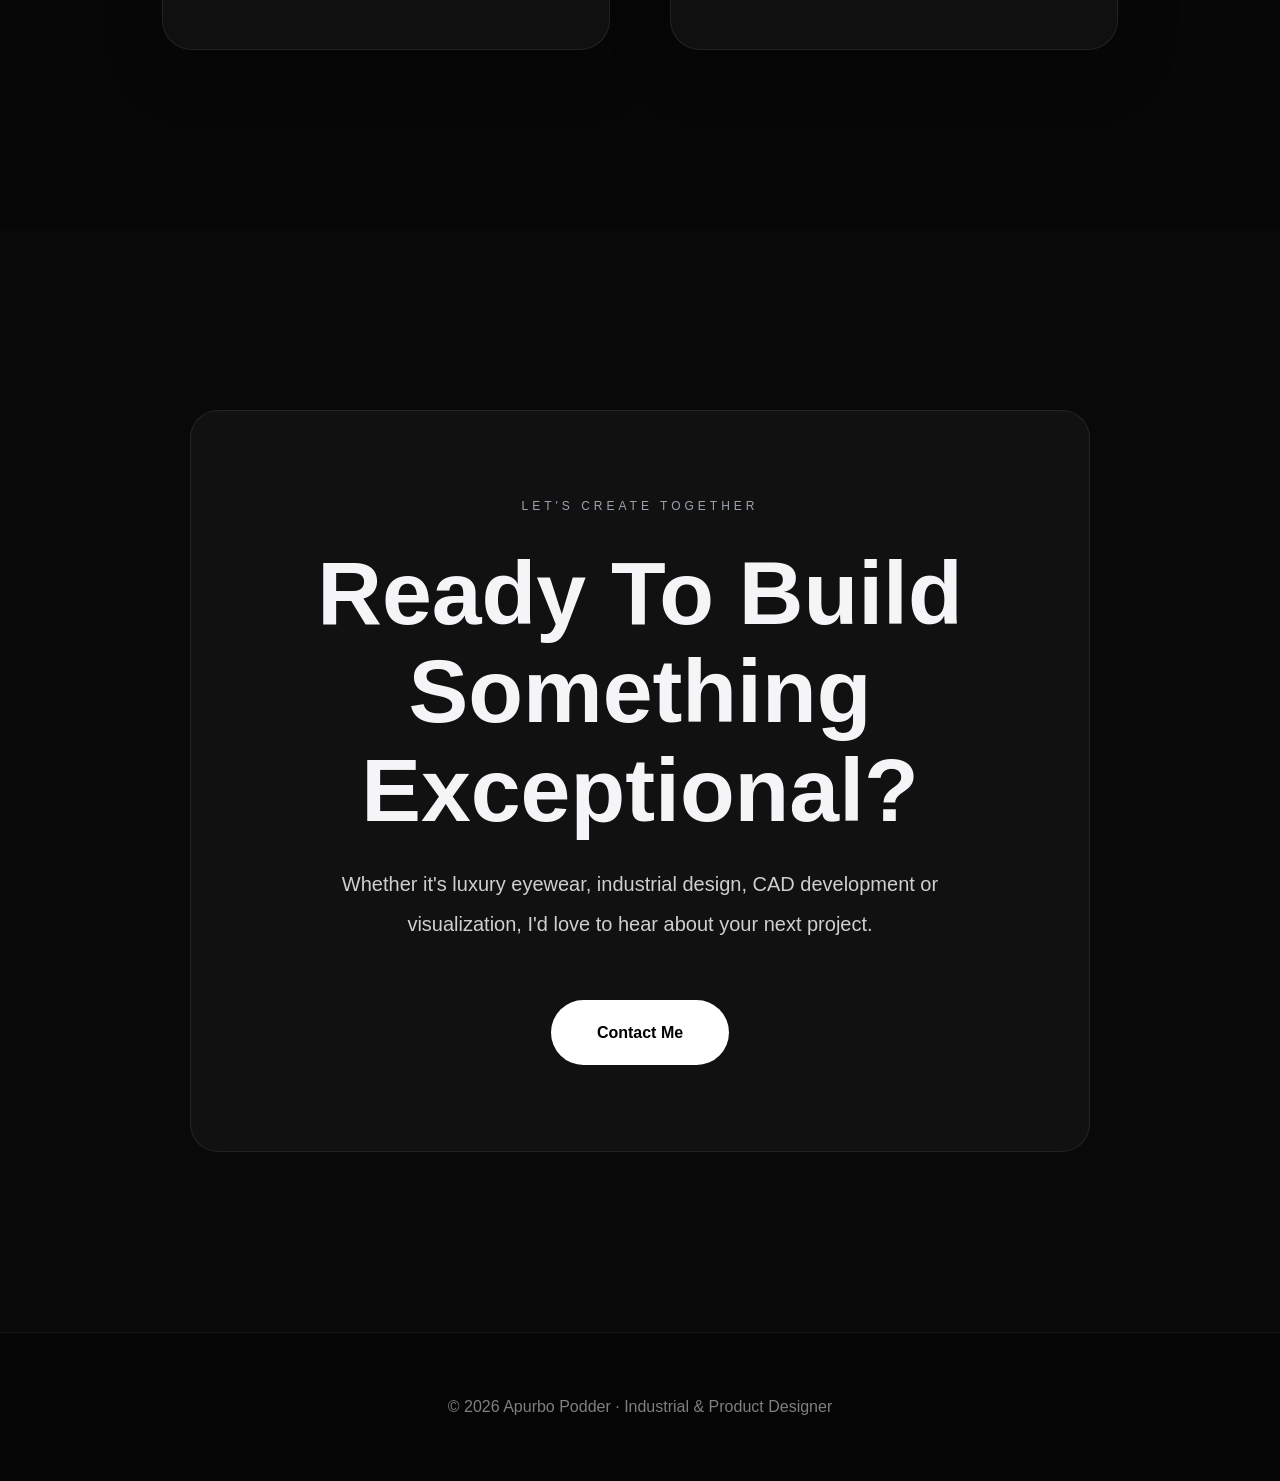
==== commit b5f9595f: "new new" ====
--- a/profile.html
+++ b/profile.html
@@ -579,7 +579,7 @@
 
                     </p>
 
-                    <a href="index.html#work" class="btn">
+                    <a href="#" class="btn project-open-btn" data-project="0" onclick="openProfileProject(0); return false;">
 
                         View Project
 
@@ -606,7 +606,7 @@
 
                     </p>
 
-                    <a href="index.html#work" class="btn">
+                    <a href="#" class="btn project-open-btn" data-project="1" onclick="openProfileProject(1); return false;">
 
                         View Project
 
@@ -672,6 +672,26 @@
 
 
 
+    <!-- ================= PROJECT MODAL ================= -->
+
+    <div id="profileProjectModal" class="modal">
+
+        <div class="modal-overlay"></div>
+
+        <div class="modal-content">
+
+            <button id="closeProfileModal" class="close">×</button>
+
+            <button id="prevProfileProject" class="nav-btn left">←</button>
+
+            <button id="nextProfileProject" class="nav-btn right">→</button>
+
+            <div id="profileModalBody"></div>
+
+        </div>
+
+    </div>
+
     <!-- ================= SCROLL ANIMATION ================= -->
 
     <script>
@@ -700,6 +720,174 @@
 
     });
 
+    const profileModal = document.getElementById("profileProjectModal");
+    const profileModalBody = document.getElementById("profileModalBody");
+    const closeProfileModal = document.getElementById("closeProfileModal");
+    const prevProfileProject = document.getElementById("prevProfileProject");
+    const nextProfileProject = document.getElementById("nextProfileProject");
+
+    const profileProjects = [
+
+        {
+            title: "Premium Acetate Collection",
+            category: "Luxury Eyewear Design",
+            intro: "A production-ready eyewear concept shaped by precise CAD modeling, refined proportions and premium visual storytelling.",
+            hero: "assets/images/4.jpg",
+            software: "Rhino 8",
+            rendering: "Blender",
+            year: "2026",
+            categoryDetail: "Luxury Product Design",
+            overview: "This project combines engineering precision and luxury aesthetics to create a timeless eyewear concept suitable for high-end branding and presentation.",
+            gallery: [
+                "assets/images/4.jpg",
+                "assets/images/BG2.jpg",
+                "assets/images/BG3.jpg",
+                "assets/images/BG4.jpg"
+            ]
+        },
+        {
+            title: "Metal Frame Concept",
+            category: "Product Visualization",
+            intro: "An elevated optical frame concept focused on clean geometry, lightweight structure and realistic rendering quality.",
+            hero: "assets/images/BG2.jpg",
+            software: "Rhino 8",
+            rendering: "Blender",
+            year: "2026",
+            categoryDetail: "Optical Design",
+            overview: "The concept explores modern metallic aesthetics, functional comfort and material realism through carefully crafted design details.",
+            gallery: [
+                "assets/images/BG2.jpg",
+                "assets/images/BG3.jpg",
+                "assets/images/BG4.jpg",
+                "assets/images/4.jpg"
+            ]
+        }
+
+    ];
+
+    let currentProfileProject = 0;
+
+    function renderProfileProject(index) {
+
+        const project = profileProjects[index];
+
+        if (!project) return;
+
+        currentProfileProject = index;
+
+        profileModalBody.innerHTML = `
+            <div class="modal-project">
+                <div class="project-header">
+                    <span class="project-category">${project.category}</span>
+                    <h1>${project.title}</h1>
+                    <p class="project-intro">${project.intro}</p>
+                </div>
+
+                <img class="hero-image" src="${project.hero}" alt="${project.title}">
+
+                <div class="project-specs">
+                    <div class="spec">
+                        <h3>Software</h3>
+                        <p>${project.software}</p>
+                    </div>
+                    <div class="spec">
+                        <h3>Rendering</h3>
+                        <p>${project.rendering}</p>
+                    </div>
+                    <div class="spec">
+                        <h3>Year</h3>
+                        <p>${project.year}</p>
+                    </div>
+                    <div class="spec">
+                        <h3>Category</h3>
+                        <p>${project.categoryDetail}</p>
+                    </div>
+                </div>
+
+                <section class="project-section">
+                    <h2>Overview</h2>
+                    <p>${project.overview}</p>
+                </section>
+
+                <section class="project-section">
+                    <h2>Gallery</h2>
+                    <div class="modal-gallery">
+                        ${project.gallery.map(src => `
+                            <div class="gallery-item">
+                                <img src="${src}" alt="${project.title}">
+                            </div>
+                        `).join("")}
+                    </div>
+                </section>
+            </div>
+        `;
+
+    }
+
+    function openProfileProject(index) {
+
+        renderProfileProject(index);
+        profileModal.classList.add("active");
+        profileModal.style.visibility = "visible";
+        profileModal.style.opacity = "1";
+        document.body.style.overflow = "hidden";
+
+    }
+
+    function closeProfileProject() {
+
+        profileModal.classList.remove("active");
+        profileModal.style.visibility = "hidden";
+        profileModal.style.opacity = "0";
+        document.body.style.overflow = "";
+
+    }
+
+    window.openProfileProject = openProfileProject;
+    window.closeProfileProject = closeProfileProject;
+
+    closeProfileModal.addEventListener("click", closeProfileProject);
+
+    prevProfileProject.addEventListener("click", () => {
+
+        const nextIndex = (currentProfileProject - 1 + profileProjects.length) % profileProjects.length;
+        openProfileProject(nextIndex);
+
+    });
+
+    nextProfileProject.addEventListener("click", () => {
+
+        const nextIndex = (currentProfileProject + 1) % profileProjects.length;
+        openProfileProject(nextIndex);
+
+    });
+
+    profileModal.addEventListener("click", (event) => {
+
+        if (event.target === profileModal || event.target.classList.contains("modal-overlay")) {
+            closeProfileProject();
+        }
+
+    });
+
+    document.addEventListener("keydown", (event) => {
+
+        if (event.key === "Escape") {
+            closeProfileProject();
+        }
+
+        if (profileModal.classList.contains("active") && event.key === "ArrowRight") {
+            const nextIndex = (currentProfileProject + 1) % profileProjects.length;
+            openProfileProject(nextIndex);
+        }
+
+        if (profileModal.classList.contains("active") && event.key === "ArrowLeft") {
+            const nextIndex = (currentProfileProject - 1 + profileProjects.length) % profileProjects.length;
+            openProfileProject(nextIndex);
+        }
+
+    });
+
     </script>
 
 </body>
--- a/css/style.css
+++ b/css/style.css
@@ -341,15 +341,43 @@
 
     border:1px solid rgba(255,255,255,.06);
 
+    position:relative;
+
+}
+
+.card::before{
+
+    content:"";
+
+    position:absolute;
+
+    inset:0;
+
+    background:linear-gradient(135deg, rgba(10,132,255,.12), transparent);
+
+    opacity:0;
+
+    transition:.35s;
+
+    pointer-events:none;
+
 }
 
 .card:hover{
 
     transform:translateY(-12px);
 
+    border-color:#0A84FF;
+
     box-shadow:
 
-        0 20px 50px rgba(0,0,0,.45);
+        0 30px 70px rgba(0,0,0,.45);
+
+}
+
+.card:hover::before{
+
+    opacity:1;
 
 }
 
@@ -502,6 +530,12 @@
     max-width:650px;
 
     margin:auto;
+
+}
+
+.contact-box .btn{
+
+    margin:6px;
 
 }
 
@@ -538,8 +572,8 @@
 }
 
 .modal.active{
-    visibility:visible;
-    opacity:1;
+    visibility:visible !important;
+    opacity:1 !important;
 }
 
 .modal-overlay{
@@ -716,16 +750,83 @@
 
 /* Hero Image */
 
-.modal-project > img{
+.image-zoom-wrapper{
+
+    overflow:hidden;
+
+    border-radius:22px;
+
+    position:relative;
+
+    display:block;
+
+    margin:35px 0;
+
+    border:1px solid rgba(255,255,255,.08);
+
+    box-shadow:0 16px 50px rgba(0,0,0,.18);
+
+}
+
+.image-zoom-wrapper::after{
+
+    content:"";
+
+    position:absolute;
+
+    inset:0;
+
+    background:linear-gradient(135deg, rgba(255,255,255,.16), transparent 40%, rgba(255,255,255,.04));
+
+    opacity:0;
+
+    pointer-events:none;
+
+    transition:opacity .35s ease;
+
+}
+
+.image-zoom-wrapper:hover::after{
+
+    opacity:1;
+
+}
+
+.image-zoom-wrapper img,
+.modal-project > img,
+.hero-image{
 
     width:100%;
 
     border-radius:22px;
 
-    margin:35px 0;
-
-}
-
+    display:block;
+
+    transition:transform .45s cubic-bezier(.22,1,.36,1), box-shadow .35s ease, filter .35s ease;
+
+    transform-origin:center center;
+
+    cursor:zoom-in;
+
+    margin:0;
+
+    will-change:transform, filter;
+
+    filter:brightness(.97) saturate(1.02);
+
+}
+
+.image-zoom-wrapper:hover img,
+.modal-project > img:hover,
+.hero-image:hover{
+
+    transform:scale(1.16);
+
+    box-shadow:0 24px 60px rgba(0,0,0,.28);
+
+    filter:brightness(1.04) saturate(1.08);
+
+}
 
 
 /* Scrollbar */
--- a/css/profile.css
+++ b/css/profile.css
@@ -677,6 +677,80 @@
     }
 
 }
+
+/* =====================================================
+   RESPONSIVE ADJUSTMENTS
+===================================================== */
+
+@media (max-width: 900px){
+
+    .grid{
+
+        grid-template-columns:repeat(auto-fit,minmax(min(100%,280px),1fr));
+
+        gap:24px;
+
+    }
+
+    .featured-projects{
+
+        padding:120px 6%;
+
+    }
+
+    .featured-projects img{
+
+        height:360px;
+
+    }
+
+}
+
+@media (max-width: 640px){
+
+    .grid{
+
+        grid-template-columns:1fr;
+
+    }
+
+    .card-content,
+    .featured-projects .card-content{
+
+        padding:28px 24px;
+
+    }
+
+    .card-content h3,
+    .featured-projects h3{
+
+        font-size:26px;
+
+    }
+
+    .card-content p,
+    .featured-projects p{
+
+        font-size:15px;
+
+        line-height:1.7;
+
+    }
+
+    .featured-projects{
+
+        padding:100px 5% 120px;
+
+    }
+
+    .featured-projects img{
+
+        height:280px;
+
+    }
+
+}
+
 /* =====================================================
    FEATURED PROJECTS
 ===================================================== */
@@ -704,6 +778,10 @@
     border:1px solid rgba(255,255,255,.08);
 
     transition:.5s;
+
+    position:relative;
+
+    isolation:isolate;
 
 }
 
